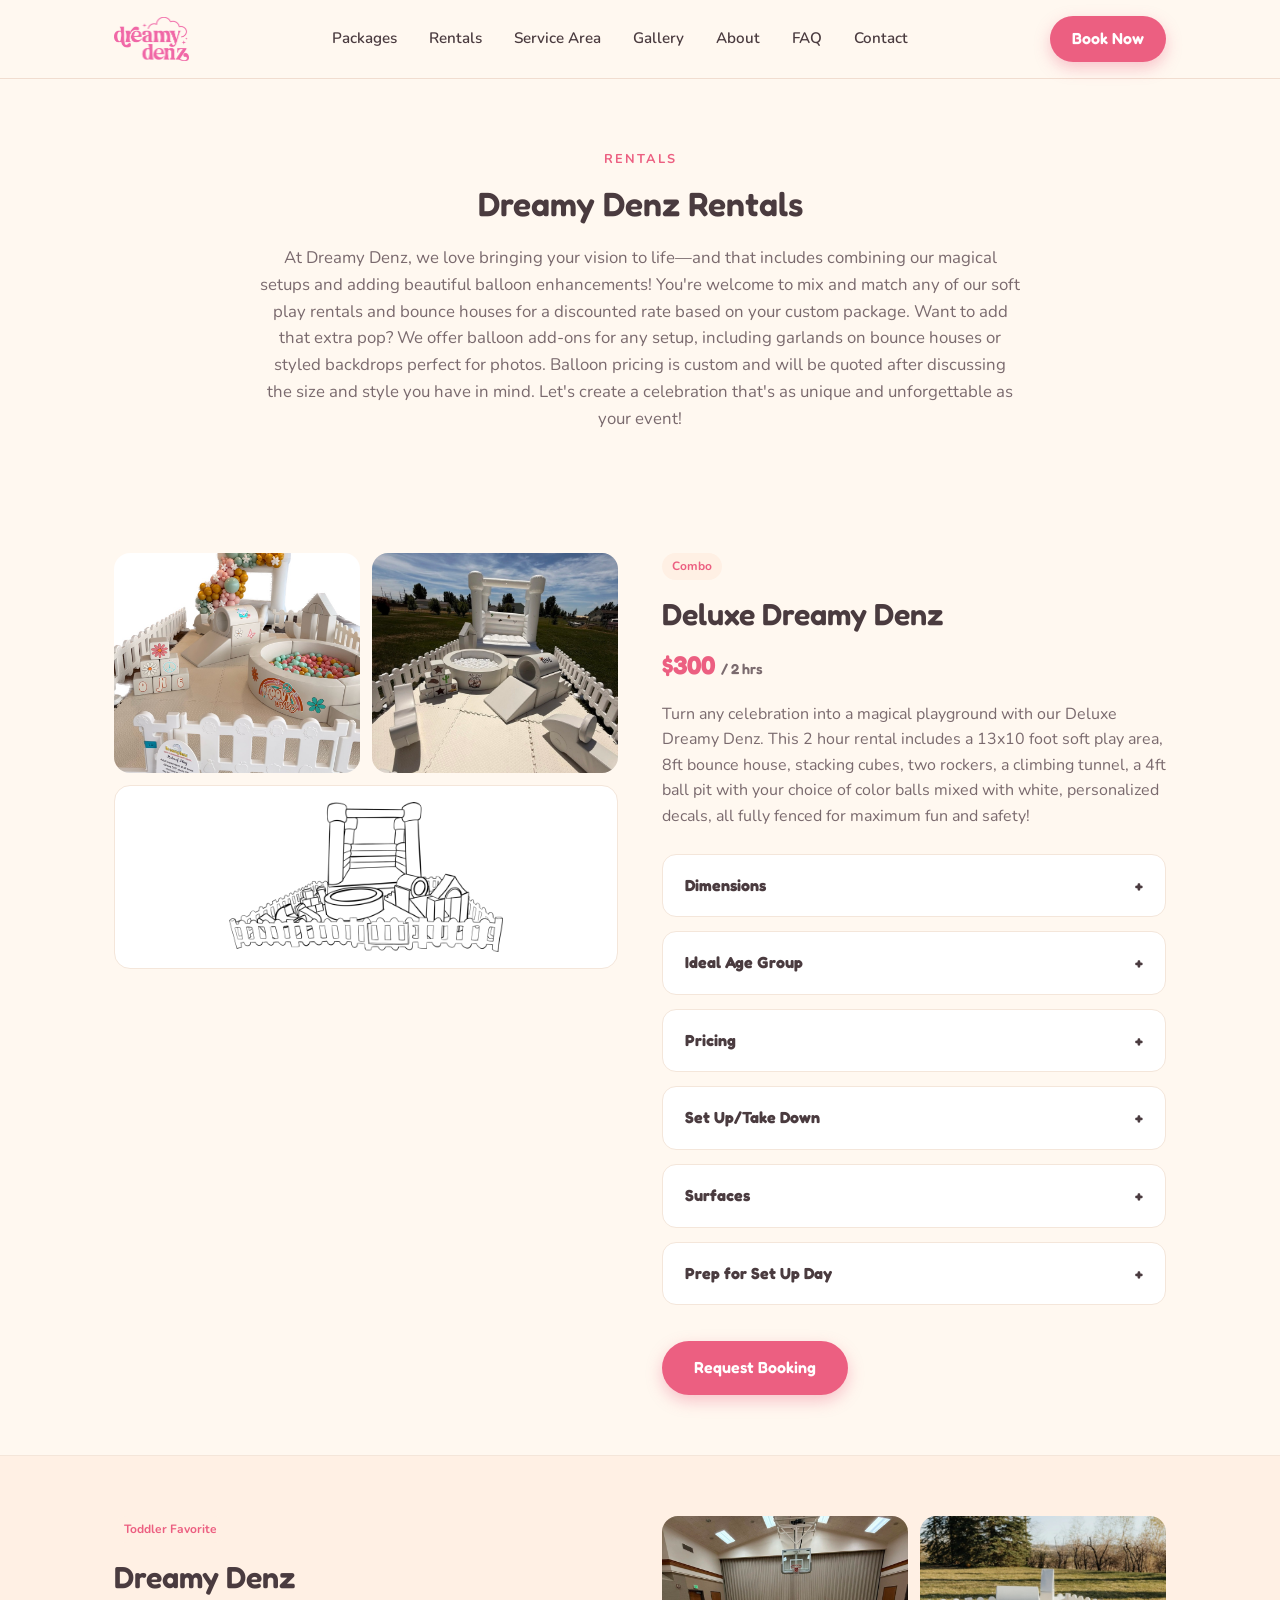
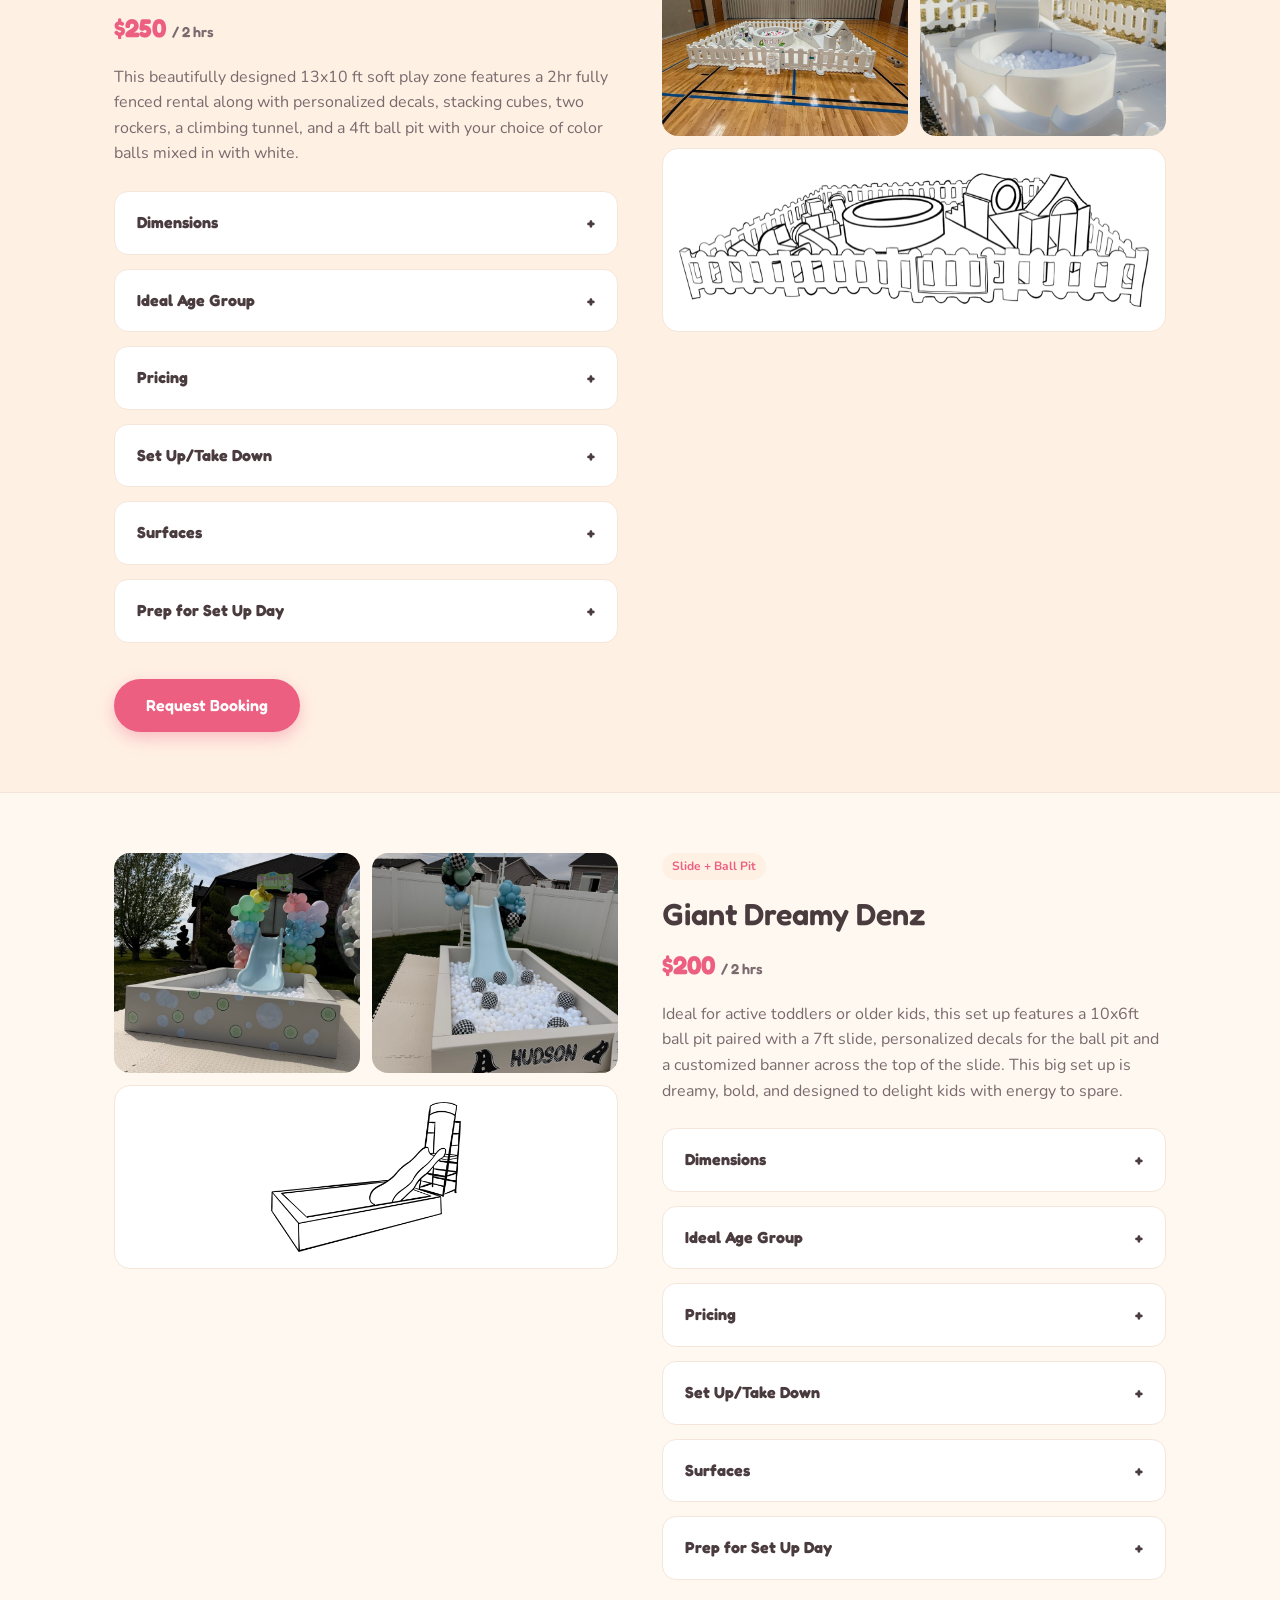
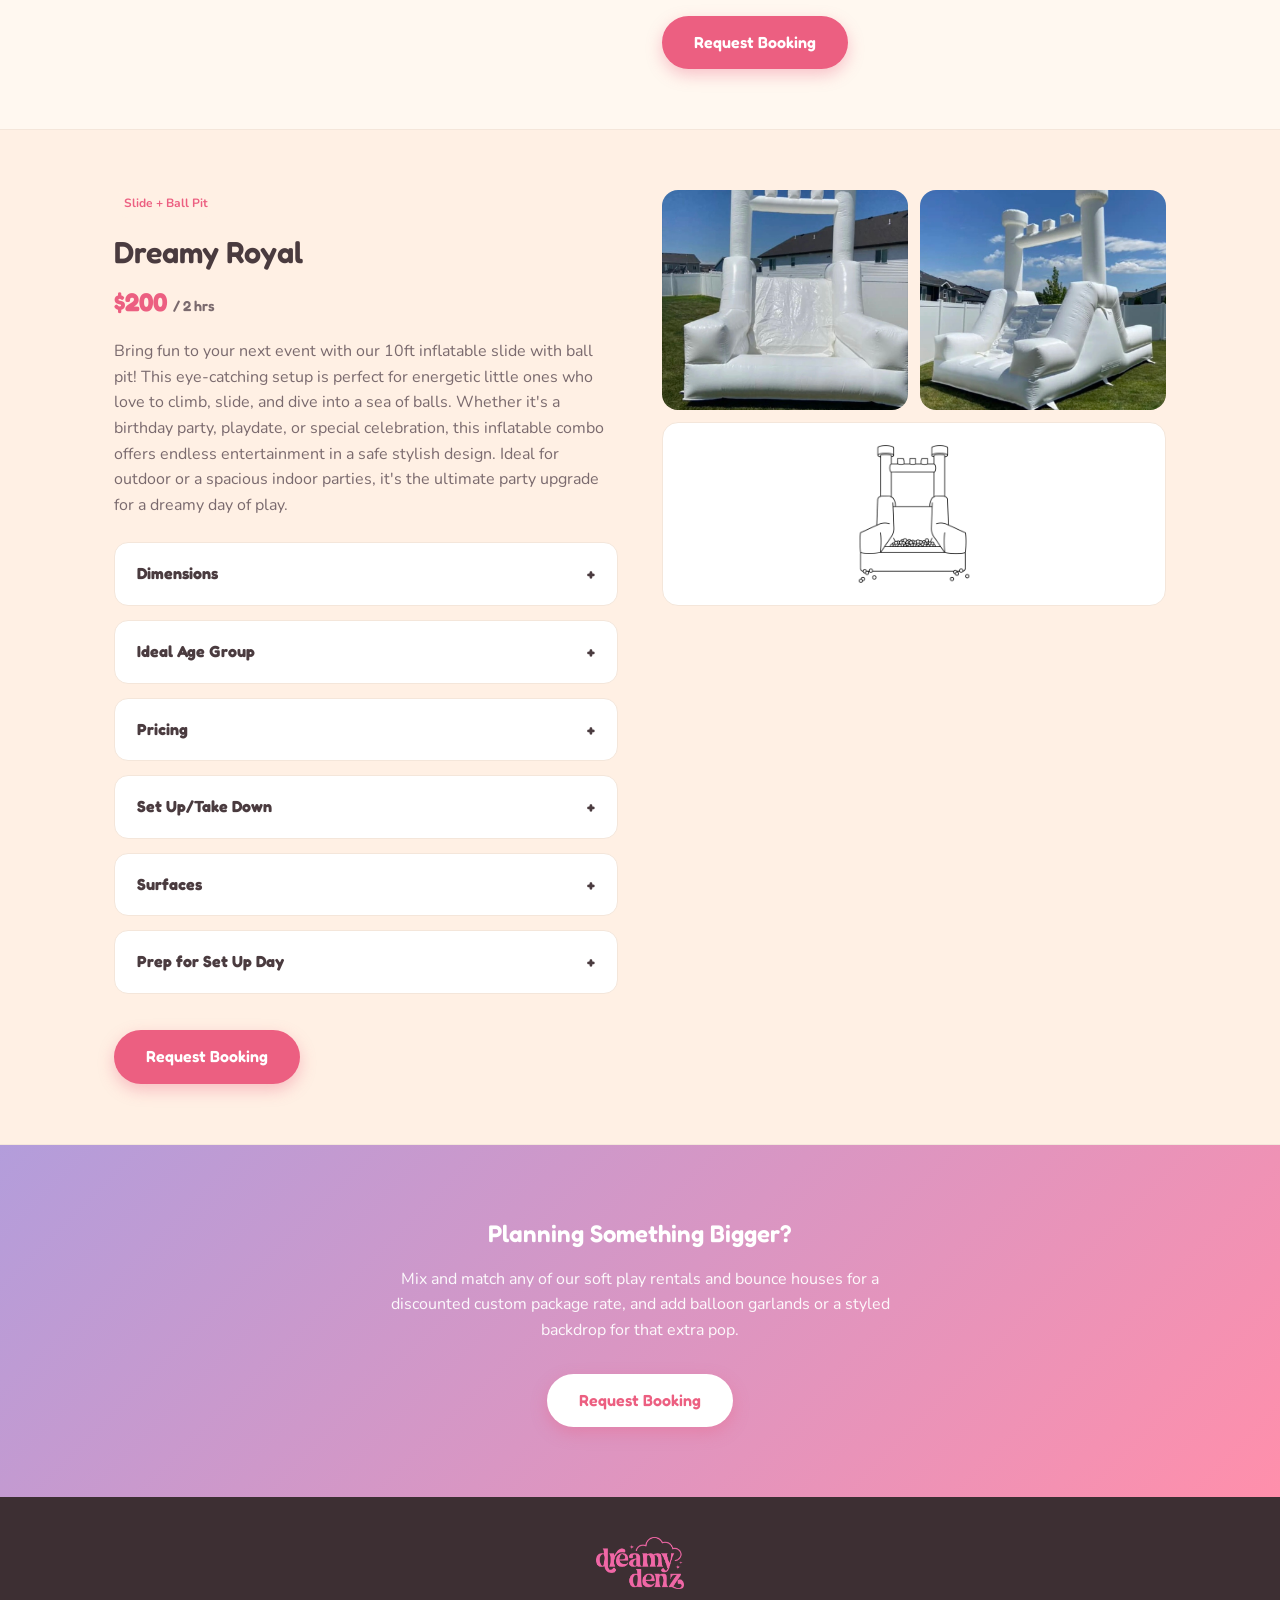
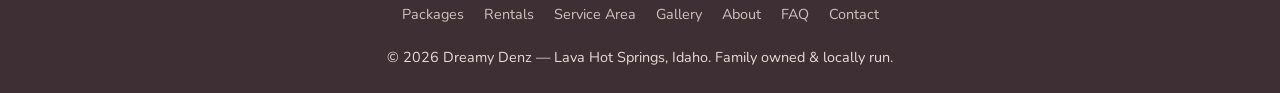
==== rentals.html @ 051d986e "Add detailed Rentals page and real logo, matching dreamydenz.org Pulls content, specs, and photos fr" ====
<!DOCTYPE html>
<html lang="en">
<head>
<meta charset="UTF-8">
<meta name="viewport" content="width=device-width, initial-scale=1.0">
<title>Rentals | Dreamy Denz</title>
<meta name="description" content="Full details on Dreamy Denz's soft play, bounce house, and slide rentals in Lava Hot Springs, ID — dimensions, pricing, setup requirements, and more.">
<link rel="preconnect" href="https://fonts.googleapis.com">
<link href="https://fonts.googleapis.com/css2?family=Fredoka:wght@500;600;700&family=Nunito:wght@400;600;700&display=swap" rel="stylesheet">
<link rel="stylesheet" href="css/style.css">
</head>
<body>

<header>
  <nav>
    <a href="index.html#top" class="logo"><img src="images/logo.png" alt="Dreamy Denz"></a>
    <div class="nav-links">
      <a href="index.html#packages">Packages</a>
      <a href="rentals.html">Rentals</a>
      <a href="index.html#area">Service Area</a>
      <a href="index.html#gallery">Gallery</a>
      <a href="index.html#about">About</a>
      <a href="index.html#faq">FAQ</a>
      <a href="index.html#contact">Contact</a>
    </div>
    <a href="index.html#contact" class="btn nav-cta" style="padding:10px 22px;">Book Now</a>
    <button class="burger" aria-label="Toggle menu">☰</button>
  </nav>
  <div class="mobile-menu" id="mmenu">
    <a href="index.html#packages">Packages</a>
    <a href="rentals.html">Rentals</a>
    <a href="index.html#area">Service Area</a>
    <a href="index.html#gallery">Gallery</a>
    <a href="index.html#about">About</a>
    <a href="index.html#faq">FAQ</a>
    <a href="index.html#contact">Contact &amp; Booking</a>
  </div>
</header>

<section class="rentals-hero">
  <div class="container">
    <p class="section-label center">Rentals</p>
    <h1 class="section-title center">Dreamy Denz Rentals</h1>
    <p class="section-sub center" style="max-width:760px;">At Dreamy Denz, we love bringing your vision to life—and that includes combining our magical setups and adding beautiful balloon enhancements! You're welcome to mix and match any of our soft play rentals and bounce houses for a discounted rate based on your custom package. Want to add that extra pop? We offer balloon add-ons for any setup, including garlands on bounce houses or styled backdrops perfect for photos. Balloon pricing is custom and will be quoted after discussing the size and style you have in mind. Let's create a celebration that's as unique and unforgettable as your event!</p>
  </div>
</section>

<section class="rental-item" id="deluxe">
  <div class="container rental-wrap">
    <div class="rental-gallery">
      <img src="images/rentals/deluxe-1.jpg" alt="Deluxe Dreamy Denz indoor soft play and bounce house combo" loading="lazy">
      <img src="images/rentals/deluxe-2.jpg" alt="Deluxe Dreamy Denz outdoor rodeo-themed bounce house, soft play, and ball pit" loading="lazy">
      <div class="diagram"><img src="images/rentals/deluxe-diagram.png" alt="Deluxe Dreamy Denz layout diagram" loading="lazy"></div>
    </div>
    <div class="rental-info">
      <span class="tag">Combo</span>
      <h2>Deluxe Dreamy Denz</h2>
      <p class="price">$300 <span>/ 2 hrs</span></p>
      <p class="desc">Turn any celebration into a magical playground with our Deluxe Dreamy Denz. This 2 hour rental includes a 13x10 foot soft play area, 8ft bounce house, stacking cubes, two rockers, a climbing tunnel, a 4ft ball pit with your choice of color balls mixed with white, personalized decals, all fully fenced for maximum fun and safety!</p>

      <div class="faq-item">
        <div class="faq-q">Dimensions <span class="faq-icon">+</span></div>
        <div class="faq-a">Soft play is 13x10ft, the bounce house is a separate 8x10 feet which can be separated or together in either side of the soft play area.</div>
      </div>
      <div class="faq-item">
        <div class="faq-q">Ideal Age Group <span class="faq-icon">+</span></div>
        <div class="faq-a">Ages 0-5</div>
      </div>
      <div class="faq-item">
        <div class="faq-q">Pricing <span class="faq-icon">+</span></div>
        <div class="faq-a">$300 for 2 Hour Rental</div>
      </div>
      <div class="faq-item">
        <div class="faq-q">Set Up/Take Down <span class="faq-icon">+</span></div>
        <div class="faq-a">Requires an hour for set up and thirty minutes for take down.</div>
      </div>
      <div class="faq-item">
        <div class="faq-q">Surfaces <span class="faq-icon">+</span></div>
        <div class="faq-a">We will need to know if the set up will be indoor/outdoor. If it will be on grass, concrete, carpet, etc. Unfortunately we cannot set up on gravel, dirt, rocks, or sand. This set up requires a flat, mostly level surface and a plug in outlet within 50-100ft.</div>
      </div>
      <div class="faq-item">
        <div class="faq-q">Prep for Set Up Day <span class="faq-icon">+</span></div>
        <div class="faq-a">To ensure a seamless set up process we kindly ask for you to clean any debris, furniture, toys, and pet waste. We also recommend shutting off sprinklers the night before if you have a sprinkler system as well as ensure a close spot for our trailer to where you want set up.</div>
      </div>

      <a href="index.html#contact" class="btn">Request Booking</a>
    </div>
  </div>
</section>

<section class="rental-item" id="dreamy-denz" style="background:var(--cream-2);">
  <div class="container rental-wrap reverse">
    <div class="rental-gallery">
      <img src="images/rentals/dreamy-denz-1.jpg" alt="Dreamy Denz indoor soft play set" loading="lazy">
      <img src="images/rentals/dreamy-denz-2.jpg" alt="Dreamy Denz outdoor soft play set" loading="lazy">
      <div class="diagram"><img src="images/rentals/dreamy-denz-diagram.png" alt="Dreamy Denz layout diagram" loading="lazy"></div>
    </div>
    <div class="rental-info">
      <span class="tag">Toddler Favorite</span>
      <h2>Dreamy Denz</h2>
      <p class="price">$250 <span>/ 2 hrs</span></p>
      <p class="desc">This beautifully designed 13x10 ft soft play zone features a 2hr fully fenced rental along with personalized decals, stacking cubes, two rockers, a climbing tunnel, and a 4ft ball pit with your choice of color balls mixed in with white.</p>

      <div class="faq-item">
        <div class="faq-q">Dimensions <span class="faq-icon">+</span></div>
        <div class="faq-a">13' x 10'</div>
      </div>
      <div class="faq-item">
        <div class="faq-q">Ideal Age Group <span class="faq-icon">+</span></div>
        <div class="faq-a">Ages 0-5</div>
      </div>
      <div class="faq-item">
        <div class="faq-q">Pricing <span class="faq-icon">+</span></div>
        <div class="faq-a">$250 for 2 Hour Rental</div>
      </div>
      <div class="faq-item">
        <div class="faq-q">Set Up/Take Down <span class="faq-icon">+</span></div>
        <div class="faq-a">Requires an hour for set up and thirty minutes for take down.</div>
      </div>
      <div class="faq-item">
        <div class="faq-q">Surfaces <span class="faq-icon">+</span></div>
        <div class="faq-a">We will need to know if the set up will be indoor/outdoor. If it will be on grass, concrete, carpet, etc. Unfortunately we cannot set up on gravel, dirt, rocks, or sand. This set up requires a flat, mostly level surface.</div>
      </div>
      <div class="faq-item">
        <div class="faq-q">Prep for Set Up Day <span class="faq-icon">+</span></div>
        <div class="faq-a">To ensure a seamless set up process we kindly ask for you to clean any debris, furniture, toys, and pet waste. We also recommend shutting off sprinklers the night before if you have a sprinkler system.</div>
      </div>

      <a href="index.html#contact" class="btn">Request Booking</a>
    </div>
  </div>
</section>

<section class="rental-item" id="giant">
  <div class="container rental-wrap">
    <div class="rental-gallery">
      <img src="images/gallery/bubble-bath-slide.jpg" alt="Giant Dreamy Denz bubble-themed ball pit and slide" loading="lazy">
      <img src="images/gallery/race-car-ball-pit.jpg" alt="Giant Dreamy Denz race car-themed ball pit and slide" loading="lazy">
      <div class="diagram"><img src="images/rentals/giant-diagram.png" alt="Giant Dreamy Denz layout diagram" loading="lazy"></div>
    </div>
    <div class="rental-info">
      <span class="tag">Slide + Ball Pit</span>
      <h2>Giant Dreamy Denz</h2>
      <p class="price">$200 <span>/ 2 hrs</span></p>
      <p class="desc">Ideal for active toddlers or older kids, this set up features a 10x6ft ball pit paired with a 7ft slide, personalized decals for the ball pit and a customized banner across the top of the slide. This big set up is dreamy, bold, and designed to delight kids with energy to spare.</p>

      <div class="faq-item">
        <div class="faq-q">Dimensions <span class="faq-icon">+</span></div>
        <div class="faq-a">15' x 9', slide is 12ft tall</div>
      </div>
      <div class="faq-item">
        <div class="faq-q">Ideal Age Group <span class="faq-icon">+</span></div>
        <div class="faq-a">Ages 2+</div>
      </div>
      <div class="faq-item">
        <div class="faq-q">Pricing <span class="faq-icon">+</span></div>
        <div class="faq-a">$200 for 2 Hour Rental</div>
      </div>
      <div class="faq-item">
        <div class="faq-q">Set Up/Take Down <span class="faq-icon">+</span></div>
        <div class="faq-a">Requires an hour for set up and thirty minutes for take down.</div>
      </div>
      <div class="faq-item">
        <div class="faq-q">Surfaces <span class="faq-icon">+</span></div>
        <div class="faq-a">We will need to know if the set up will be indoor/outdoor. If it will be on grass, concrete, carpet, etc. Unfortunately we cannot set up on gravel, dirt, rocks, or sand. This set up requires a flat, mostly level surface.</div>
      </div>
      <div class="faq-item">
        <div class="faq-q">Prep for Set Up Day <span class="faq-icon">+</span></div>
        <div class="faq-a">To ensure a seamless set up process we kindly ask for you to clean any debris, furniture, toys, and pet waste. We also recommend shutting off sprinklers the night before if you have a sprinkler system as well as ensure a close spot for our trailer to where you want set up.</div>
      </div>

      <a href="index.html#contact" class="btn">Request Booking</a>
    </div>
  </div>
</section>

<section class="rental-item" id="royal" style="background:var(--cream-2);">
  <div class="container rental-wrap reverse">
    <div class="rental-gallery">
      <img src="images/rentals/royal-1.jpg" alt="Dreamy Royal inflatable slide and ball pit" loading="lazy">
      <img src="images/rentals/royal-2.jpg" alt="Dreamy Royal inflatable slide and ball pit, angled view" loading="lazy">
      <div class="diagram"><img src="images/rentals/royal-diagram.png" alt="Dreamy Royal layout diagram" loading="lazy"></div>
    </div>
    <div class="rental-info">
      <span class="tag">Slide + Ball Pit</span>
      <h2>Dreamy Royal</h2>
      <p class="price">$200 <span>/ 2 hrs</span></p>
      <p class="desc">Bring fun to your next event with our 10ft inflatable slide with ball pit! This eye-catching setup is perfect for energetic little ones who love to climb, slide, and dive into a sea of balls. Whether it's a birthday party, playdate, or special celebration, this inflatable combo offers endless entertainment in a safe stylish design. Ideal for outdoor or a spacious indoor parties, it's the ultimate party upgrade for a dreamy day of play.</p>

      <div class="faq-item">
        <div class="faq-q">Dimensions <span class="faq-icon">+</span></div>
        <div class="faq-a">12ft long x 10ft tall x 10ft wide</div>
      </div>
      <div class="faq-item">
        <div class="faq-q">Ideal Age Group <span class="faq-icon">+</span></div>
        <div class="faq-a">Ages 3+</div>
      </div>
      <div class="faq-item">
        <div class="faq-q">Pricing <span class="faq-icon">+</span></div>
        <div class="faq-a">$200 for 2 Hour Rental</div>
      </div>
      <div class="faq-item">
        <div class="faq-q">Set Up/Take Down <span class="faq-icon">+</span></div>
        <div class="faq-a">Requires half an hour for set up and take down.</div>
      </div>
      <div class="faq-item">
        <div class="faq-q">Surfaces <span class="faq-icon">+</span></div>
        <div class="faq-a">We will need to know if the set up will be indoor/outdoor. If it will be on grass, concrete, carpet, etc. Unfortunately we cannot set up on gravel, dirt, rocks, or sand. This set up requires a flat, mostly level surface and a plug in outlet within 50-100ft.</div>
      </div>
      <div class="faq-item">
        <div class="faq-q">Prep for Set Up Day <span class="faq-icon">+</span></div>
        <div class="faq-a">To ensure a seamless set up process we kindly ask for you to clean any debris, furniture, toys, and pet waste. We also recommend shutting off sprinklers the night before if you have a sprinkler system as well as ensure a close spot for our trailer to where you want set up.</div>
      </div>

      <a href="index.html#contact" class="btn">Request Booking</a>
    </div>
  </div>
</section>

<section class="cta-band" id="contact">
  <div class="container">
    <h2>Planning Something Bigger?</h2>
    <p>Mix and match any of our soft play rentals and bounce houses for a discounted custom package rate, and add balloon garlands or a styled backdrop for that extra pop.</p>
    <a href="index.html#contact" class="btn" style="background:#fff;color:var(--pink-dark);">Request Booking</a>
  </div>
</section>

<footer>
  <div class="container">
    <img class="footer-logo" src="images/logo.png" alt="Dreamy Denz">
    <div class="footer-links">
      <a href="index.html#packages">Packages</a>
      <a href="rentals.html">Rentals</a>
      <a href="index.html#area">Service Area</a>
      <a href="index.html#gallery">Gallery</a>
      <a href="index.html#about">About</a>
      <a href="index.html#faq">FAQ</a>
      <a href="index.html#contact">Contact</a>
    </div>
    <p>&copy; 2026 Dreamy Denz — Lava Hot Springs, Idaho. Family owned &amp; locally run.</p>
  </div>
</footer>

<script src="js/main.js"></script>
</body>
</html>
---- css/style.css ----
:root{
  --pink:#ff8fab;
  --pink-dark:#ec5f81;
  --lavender:#b39ddb;
  --sky:#8ecae6;
  --cream:#fff8f0;
  --cream-2:#fff0e4;
  --text:#4a3b3f;
  --text-light:#7a6a6e;
}
*{box-sizing:border-box;margin:0;padding:0;}
body{
  font-family:'Nunito',sans-serif;
  color:var(--text);
  background:var(--cream);
  line-height:1.6;
}
h1,h2,h3,h4{font-family:'Fredoka',sans-serif;font-weight:600;}
a{text-decoration:none;color:inherit;}
img{max-width:100%;display:block;}
.container{max-width:1100px;margin:0 auto;padding:0 24px;}
.btn{
  display:inline-block;
  background:var(--pink-dark);
  color:#fff;
  padding:14px 32px;
  border-radius:50px;
  font-family:'Fredoka',sans-serif;
  font-weight:600;
  font-size:1rem;
  transition:transform .15s ease, box-shadow .15s ease;
  box-shadow:0 6px 16px rgba(236,95,129,.35);
}
.btn:hover{transform:translateY(-2px);}
.btn-outline{
  background:transparent;
  border:2px solid #fff;
  color:#fff;
  box-shadow:none;
}
.section-label{
  text-transform:uppercase;
  letter-spacing:2px;
  font-size:.8rem;
  font-weight:700;
  color:var(--pink-dark);
  margin-bottom:8px;
}
.section-title{font-size:2.1rem;margin-bottom:14px;}
.section-sub{color:var(--text-light);max-width:620px;margin-bottom:40px;font-size:1.05rem;}
.center{text-align:center;margin-left:auto;margin-right:auto;}

/* HEADER */
header{
  position:sticky;top:0;z-index:50;
  background:rgba(255,248,240,.92);
  backdrop-filter:blur(6px);
  border-bottom:1px solid #f1ddd0;
}
nav{
  display:flex;align-items:center;justify-content:space-between;
  padding:16px 24px;max-width:1100px;margin:0 auto;
}
.logo{
  font-family:'Fredoka',sans-serif;font-size:1.5rem;font-weight:700;
  color:var(--pink-dark);display:flex;align-items:center;gap:8px;
}
.logo img{height:44px;width:auto;display:block;}
.nav-links{display:none;gap:28px;font-weight:600;font-size:.95rem;}
.nav-links a{padding:6px 2px;border-bottom:2px solid transparent;transition:border-color .15s;}
.nav-links a:hover{border-color:var(--pink-dark);}
@media(min-width:820px){.nav-links{display:flex;}}
.nav-cta{display:none;}
@media(min-width:820px){.nav-cta{display:inline-block;}}
.burger{display:block;font-size:1.6rem;background:none;border:none;cursor:pointer;color:var(--pink-dark);}
@media(min-width:820px){.burger{display:none;}}
.mobile-menu{
  display:none;flex-direction:column;gap:2px;
  background:var(--cream);border-top:1px solid #f1ddd0;
}
.mobile-menu.open{display:flex;}
.mobile-menu a{padding:14px 24px;font-weight:600;border-bottom:1px solid #f1ddd0;}

/* HERO */
.hero{
  background:
    linear-gradient(135deg,rgba(255,143,171,.85) 0%,rgba(179,157,219,.85) 55%,rgba(142,202,230,.85) 100%),
    url('../images/hero.jpg') center 30%/cover no-repeat;
  color:#fff;padding:90px 0 110px;text-align:center;position:relative;overflow:hidden;
}
.hero::after{
  content:"";position:absolute;bottom:-2px;left:0;right:0;height:60px;
  background:var(--cream);
  clip-path:polygon(0 100%,100% 100%,100% 0,0 100%);
}
.hero h1{font-size:2.8rem;margin-bottom:18px;text-shadow:0 3px 12px rgba(0,0,0,.12);}
.hero p{font-size:1.2rem;max-width:600px;margin:0 auto 32px;opacity:.96;}
.hero-btns{display:flex;gap:16px;justify-content:center;flex-wrap:wrap;}
@media(max-width:600px){.hero h1{font-size:2.1rem;}}

/* BADGES STRIP */
.badges{
  display:flex;flex-wrap:wrap;gap:20px;justify-content:center;
  padding:36px 24px 10px;font-weight:700;color:var(--text-light);font-size:.95rem;
}
.badges span{background:var(--cream-2);padding:10px 18px;border-radius:30px;}

section{padding:70px 0;}

/* PACKAGES */
.cards{display:grid;grid-template-columns:repeat(auto-fit,minmax(250px,1fr));gap:24px;}
.card{
  background:#fff;border-radius:20px;padding:30px 26px;
  box-shadow:0 10px 30px rgba(74,59,63,.08);
  border:1px solid #f4e6da;display:flex;flex-direction:column;
}
.card.featured{border:2px solid var(--pink-dark);position:relative;}
.card.featured::before{
  content:"MOST POPULAR";position:absolute;top:-13px;left:50%;transform:translateX(-50%);
  background:var(--pink-dark);color:#fff;font-size:.7rem;font-weight:700;
  padding:5px 14px;border-radius:20px;letter-spacing:1px;
}
.card-img{
  height:130px;border-radius:14px;margin-bottom:18px;
  display:flex;align-items:center;justify-content:center;font-size:2.4rem;
}
.c1{background:linear-gradient(135deg,#ffd6e0,#ff8fab);}
.c2{background:linear-gradient(135deg,#d6c7f0,#b39ddb);}
.c3{background:linear-gradient(135deg,#bfe3f7,#8ecae6);}
.c4{background:linear-gradient(135deg,#ffe3b3,#ffc266);}
.card h3{font-size:1.25rem;margin-bottom:4px;}
.card .price{
  font-family:'Fredoka',sans-serif;color:var(--pink-dark);font-size:1.6rem;font-weight:700;margin:8px 0 12px;
}
.card .price span{font-size:.9rem;color:var(--text-light);font-weight:600;}
.card p{color:var(--text-light);font-size:.95rem;flex-grow:1;}
.card .tag{
  display:inline-block;background:var(--cream-2);color:var(--pink-dark);
  font-size:.75rem;font-weight:700;padding:4px 10px;border-radius:20px;margin-bottom:10px;width:fit-content;
}

.addons{
  background:#fff;border-radius:20px;padding:34px;margin-top:40px;
  border:1px solid #f4e6da;display:grid;grid-template-columns:repeat(auto-fit,minmax(260px,1fr));gap:24px;
}
.addon h4{font-size:1.1rem;margin-bottom:6px;}
.addon .price{color:var(--pink-dark);font-weight:700;font-family:'Fredoka',sans-serif;margin-bottom:6px;}
.addon p{color:var(--text-light);font-size:.92rem;}

.custom-note{
  background:var(--cream-2);border-radius:20px;padding:30px;margin-top:30px;text-align:center;
}
.custom-note h3{margin-bottom:8px;}
.custom-note p{color:var(--text-light);margin-bottom:18px;}

/* SERVICE AREA */
.area-wrap{
  display:grid;grid-template-columns:1fr 1fr;gap:44px;align-items:center;
}
@media(max-width:760px){.area-wrap{grid-template-columns:1fr;}}
.area-map{
  background:linear-gradient(135deg,var(--sky),var(--lavender));
  border-radius:20px;height:280px;display:flex;align-items:center;justify-content:center;
  color:#fff;font-family:'Fredoka',sans-serif;font-size:1.1rem;text-align:center;padding:20px;
}
.area-list{list-style:none;}
.area-list li{
  padding:14px 0;border-bottom:1px solid #f1ddd0;display:flex;justify-content:space-between;gap:12px;
}
.area-list li strong{color:var(--pink-dark);}

/* GALLERY */
.gallery-grid{display:grid;grid-template-columns:repeat(auto-fit,minmax(220px,1fr));gap:16px;}
.gallery-item{
  height:220px;border-radius:16px;overflow:hidden;
}
.gallery-item img{width:100%;height:100%;object-fit:cover;display:block;transition:transform .25s ease;}
.gallery-item:hover img{transform:scale(1.05);}

/* ABOUT */
.about-wrap{
  display:grid;grid-template-columns:1fr 1fr;gap:44px;align-items:center;
}
@media(max-width:760px){.about-wrap{grid-template-columns:1fr;}}
.about-photo{
  border-radius:20px;height:300px;overflow:hidden;
}
.about-photo img{width:100%;height:100%;object-fit:cover;display:block;}

/* FAQ */
.faq-item{
  background:#fff;border:1px solid #f4e6da;border-radius:14px;margin-bottom:14px;overflow:hidden;
}
.faq-q{
  padding:18px 22px;font-weight:700;cursor:pointer;display:flex;justify-content:space-between;align-items:center;
  font-family:'Fredoka',sans-serif;
}
.faq-a{padding:0 22px;max-height:0;overflow:hidden;transition:max-height .25s ease, padding .25s ease;color:var(--text-light);}
.faq-item.open .faq-a{padding:0 22px 18px;max-height:300px;}
.faq-icon{transition:transform .2s;}
.faq-item.open .faq-icon{transform:rotate(45deg);}

/* RENTALS PAGE */
.rentals-hero{padding:70px 0 20px;}
.rental-item{padding:60px 0;border-bottom:1px solid #f4e6da;}
.rental-item:last-of-type{border-bottom:none;}
.rental-wrap{display:grid;grid-template-columns:1fr 1fr;gap:44px;align-items:start;}
@media(max-width:760px){.rental-wrap{grid-template-columns:1fr;}}
.rental-wrap.reverse .rental-gallery{order:2;}
.rental-wrap.reverse .rental-info{order:1;}
.rental-gallery{display:grid;grid-template-columns:1fr 1fr;gap:12px;}
.rental-gallery img{border-radius:16px;height:220px;object-fit:cover;width:100%;}
.rental-gallery .diagram{
  grid-column:span 2;background:#fff;border:1px solid #f4e6da;border-radius:16px;
  padding:16px;display:flex;align-items:center;justify-content:center;
}
.rental-gallery .diagram img{height:150px;width:auto;object-fit:contain;border-radius:0;}
.rental-info h2{font-size:1.9rem;margin-bottom:6px;}
.rental-info .tag{
  display:inline-block;background:var(--cream-2);color:var(--pink-dark);
  font-size:.75rem;font-weight:700;padding:4px 10px;border-radius:20px;margin-bottom:10px;
}
.rental-info .price{
  font-family:'Fredoka',sans-serif;color:var(--pink-dark);font-size:1.6rem;font-weight:700;margin:6px 0 16px;
}
.rental-info .price span{font-size:.9rem;color:var(--text-light);font-weight:600;}
.rental-info .desc{color:var(--text-light);margin-bottom:24px;}
.rental-info .btn{margin-top:22px;}

/* CONTACT / BOOK */
.cta-band{
  background:linear-gradient(135deg,var(--lavender),var(--pink));
  color:#fff;text-align:center;padding:70px 0;
}
.cta-band h2{margin-bottom:14px;}
.cta-band p{max-width:520px;margin:0 auto 30px;opacity:.95;}
.contact-grid{
  display:grid;grid-template-columns:repeat(auto-fit,minmax(220px,1fr));gap:24px;margin-top:36px;
}
.contact-card{
  background:rgba(255,255,255,.15);border-radius:16px;padding:24px;
  border:1px solid rgba(255,255,255,.3);
}
.contact-card h4{margin-bottom:6px;font-size:1rem;}
.contact-card p{opacity:.9;font-size:.95rem;}
.contact-card a{text-decoration:underline;text-underline-offset:3px;}

/* BOOKING FORM (Dubsado embed) */
.dubsado-embed{
  background:#fff;border-radius:20px;padding:16px;margin:0 auto;max-width:640px;
  box-shadow:0 10px 30px rgba(74,59,63,.12);
}
.dubsado-embed iframe{width:100%;border:none;border-radius:12px;display:block;}

footer{
  background:#3d2f33;color:#e8dcd8;padding:40px 0 24px;text-align:center;font-size:.9rem;
}
.footer-logo{height:52px;width:auto;margin:0 auto 14px;}
.footer-links{display:flex;gap:20px;justify-content:center;margin-bottom:20px;flex-wrap:wrap;}
.footer-links a{opacity:.85;}
.footer-links a:hover{opacity:1;}
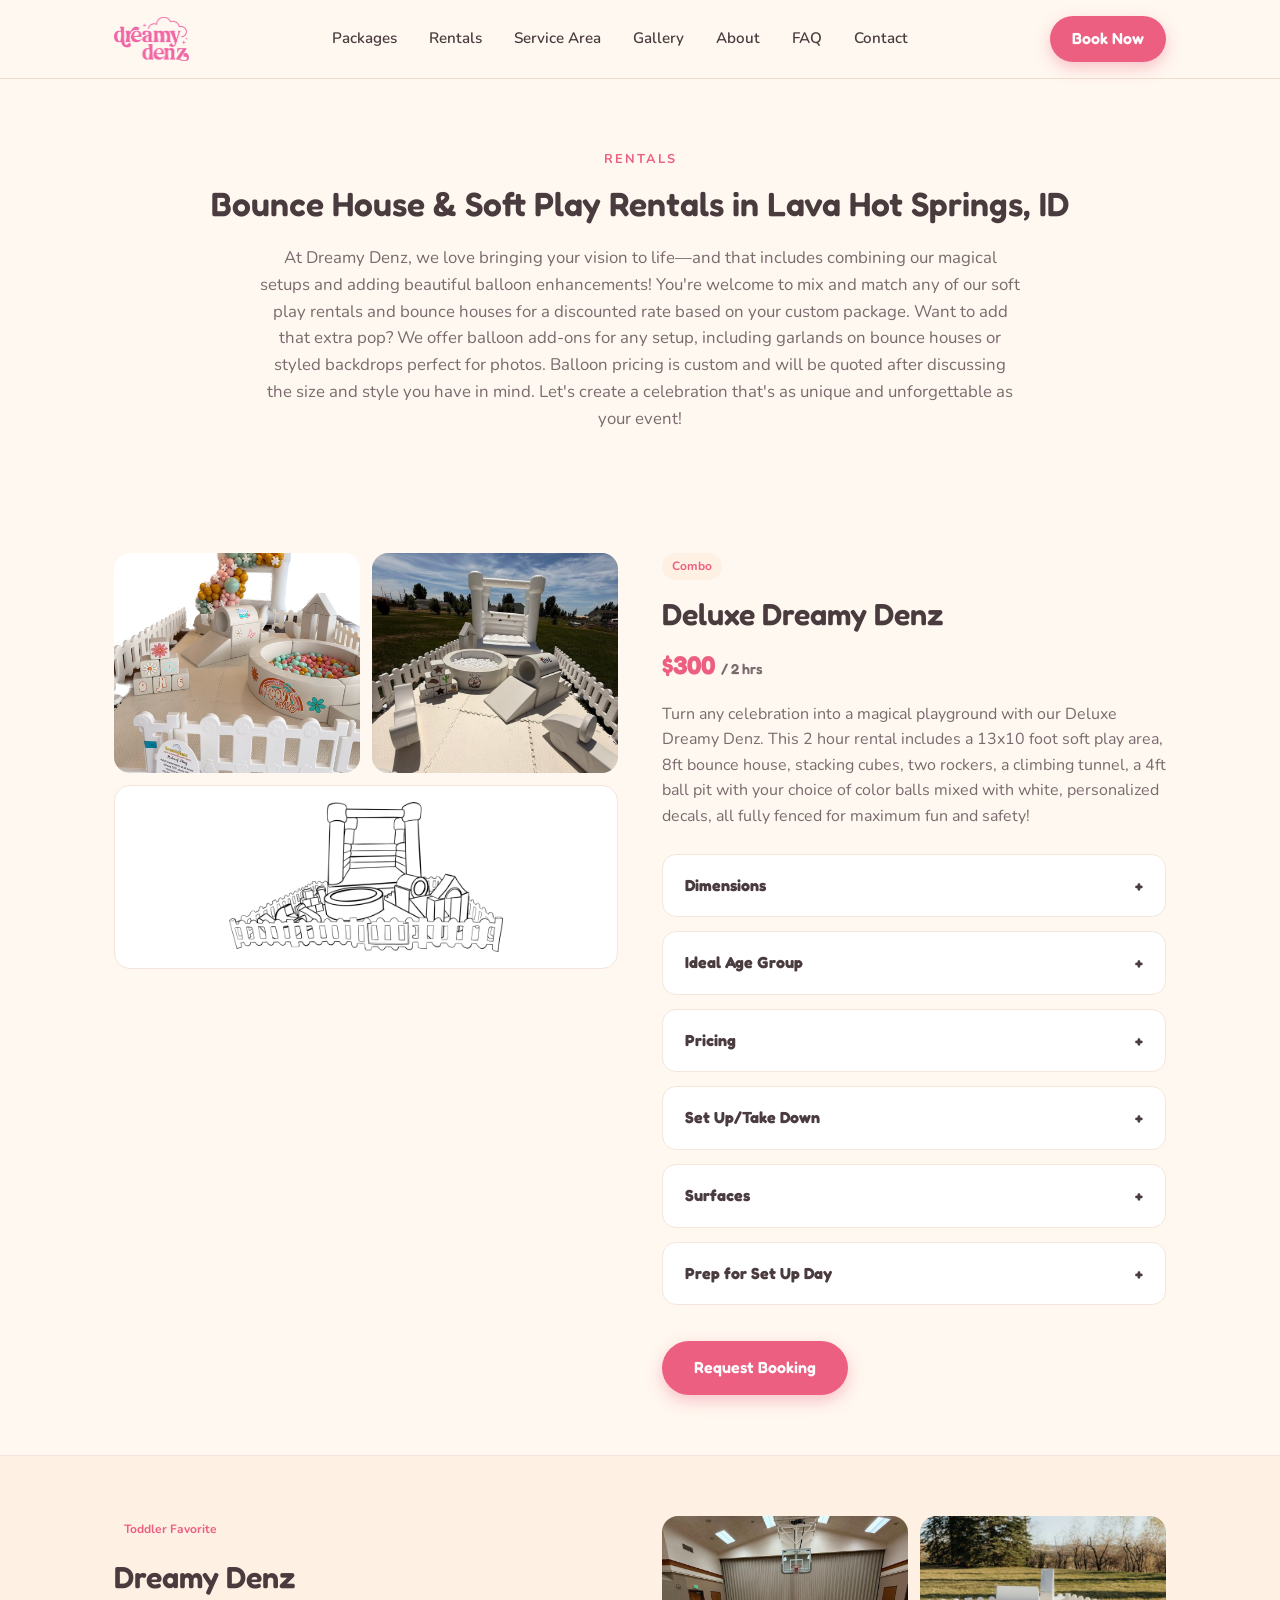
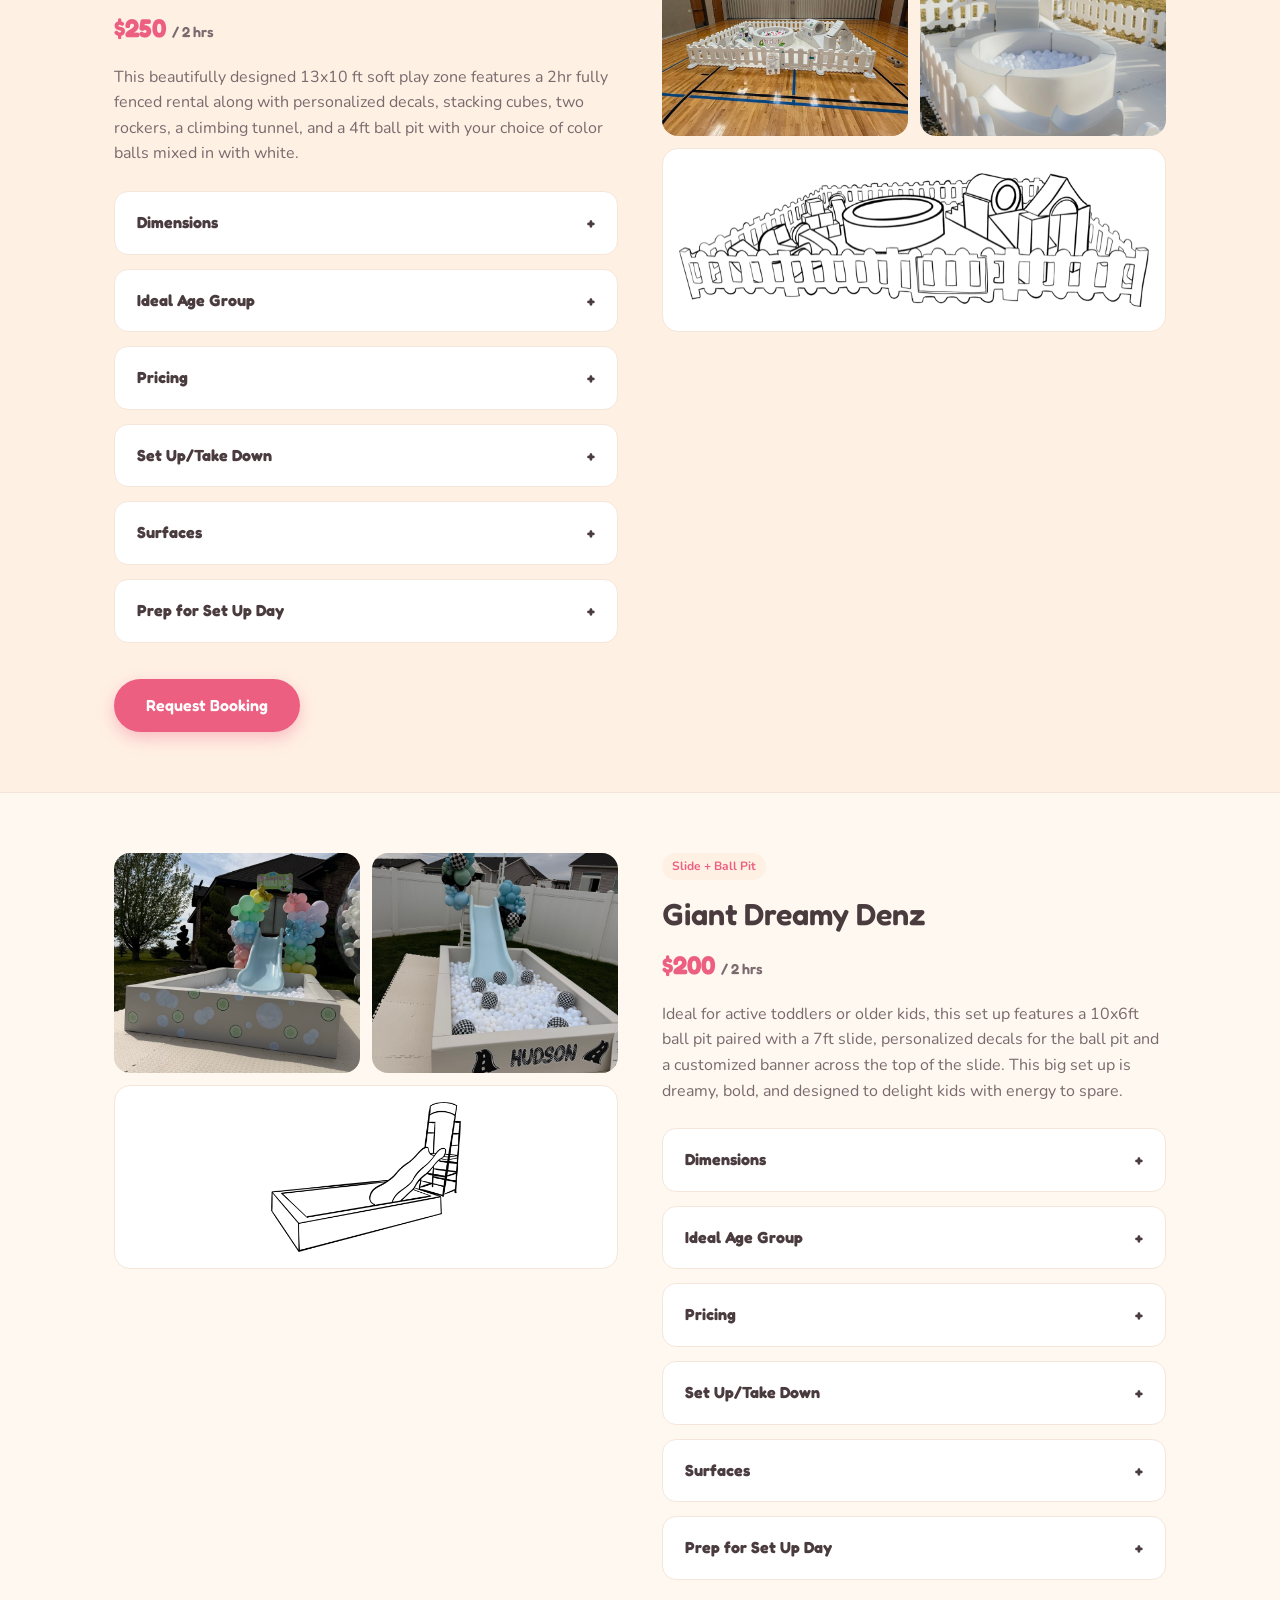
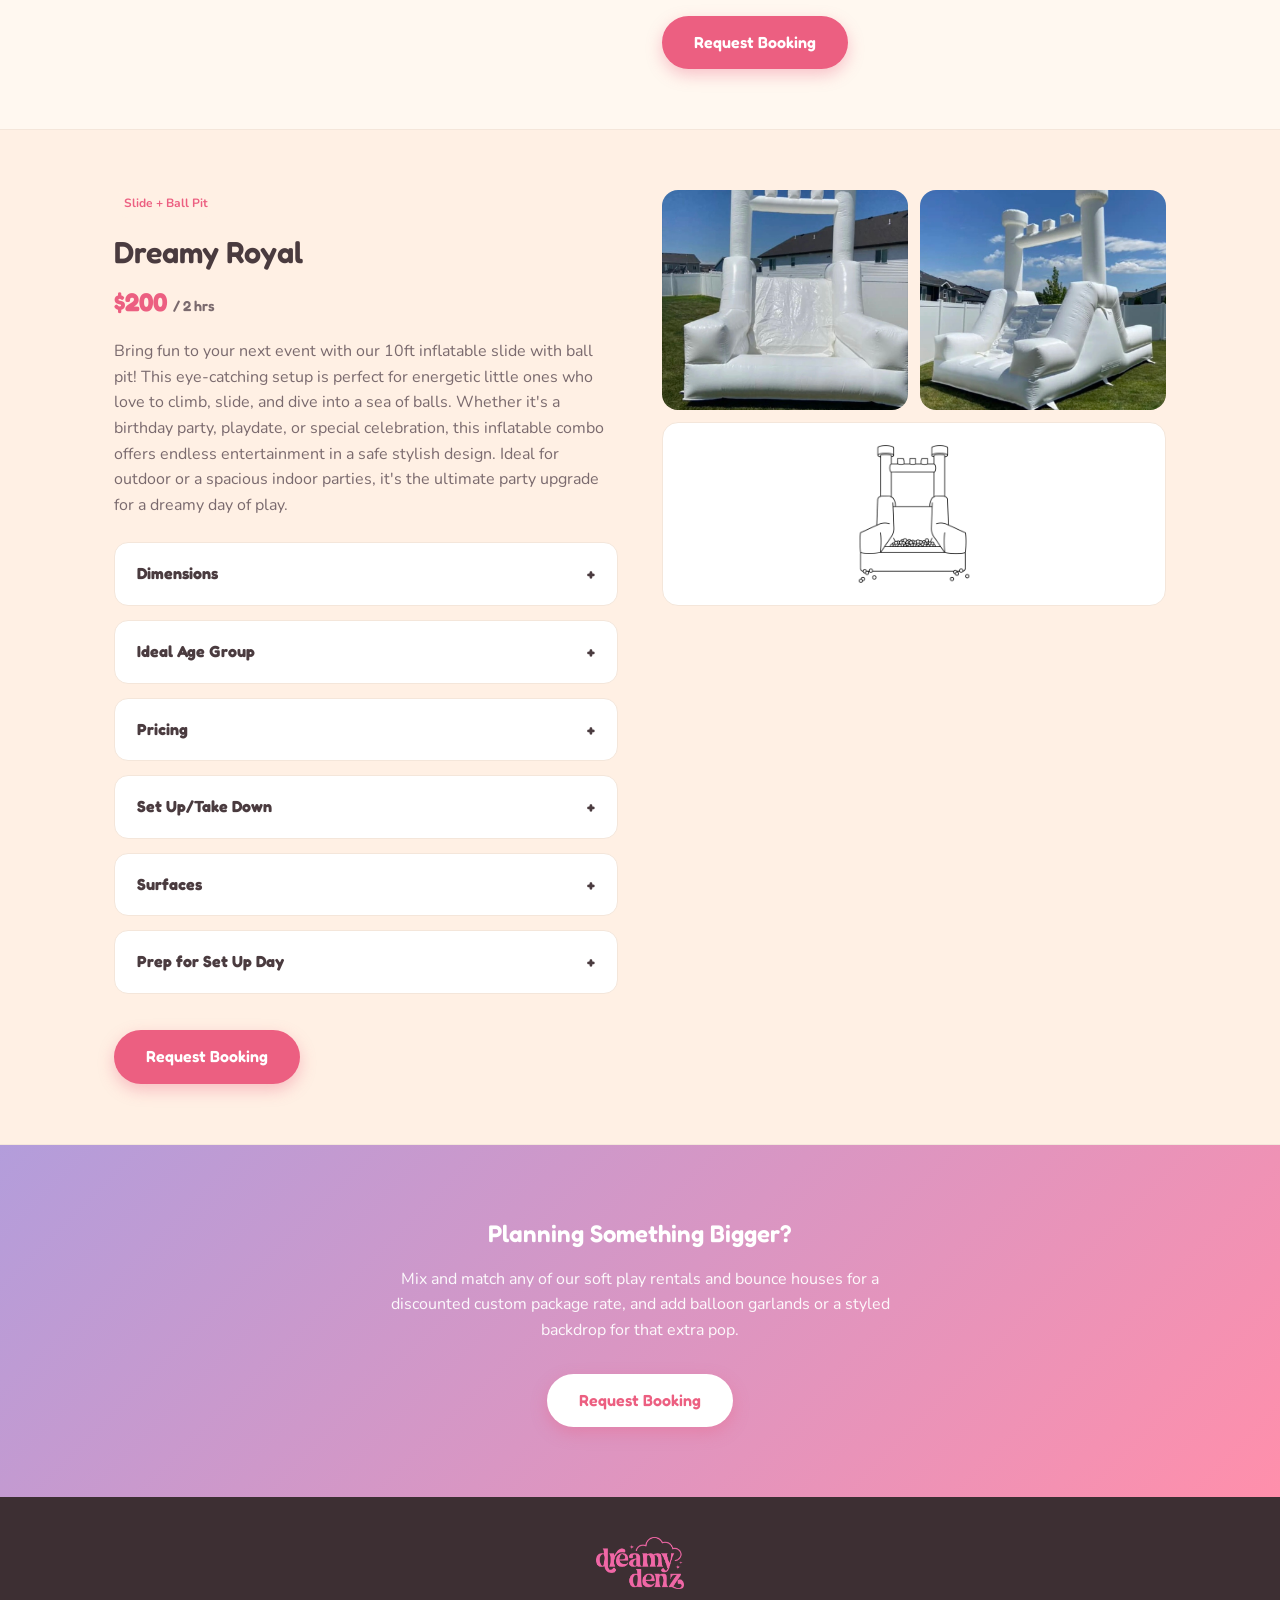
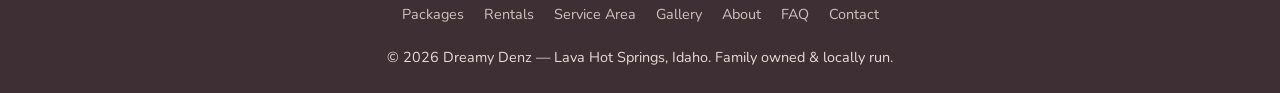
==== commit 0a629b62: "Add SEO fundamentals: structured data, social previews, sitemap Adds LocalBusiness/FAQPage JSON-LD, " ====
--- a/rentals.html
+++ b/rentals.html
@@ -3,8 +3,27 @@
 <head>
 <meta charset="UTF-8">
 <meta name="viewport" content="width=device-width, initial-scale=1.0">
-<title>Rentals | Dreamy Denz</title>
+<title>Bounce House &amp; Soft Play Rentals in Lava Hot Springs, ID | Dreamy Denz</title>
 <meta name="description" content="Full details on Dreamy Denz's soft play, bounce house, and slide rentals in Lava Hot Springs, ID — dimensions, pricing, setup requirements, and more.">
+<link rel="canonical" href="https://www.dreamydenz.org/rentals.html">
+
+<link rel="icon" type="image/png" sizes="32x32" href="images/icons/favicon-32.png">
+<link rel="icon" type="image/png" sizes="192x192" href="images/icons/icon-192.png">
+<link rel="apple-touch-icon" href="images/icons/apple-touch-icon.png">
+
+<meta property="og:type" content="website">
+<meta property="og:site_name" content="Dreamy Denz">
+<meta property="og:title" content="Bounce House & Soft Play Rentals in Lava Hot Springs, ID | Dreamy Denz">
+<meta property="og:description" content="Full details on Dreamy Denz's soft play, bounce house, and slide rentals in Lava Hot Springs, ID — dimensions, pricing, setup requirements, and more.">
+<meta property="og:url" content="https://www.dreamydenz.org/rentals.html">
+<meta property="og:image" content="https://www.dreamydenz.org/images/og-image.jpg">
+<meta property="og:image:width" content="1200">
+<meta property="og:image:height" content="630">
+<meta name="twitter:card" content="summary_large_image">
+<meta name="twitter:title" content="Bounce House & Soft Play Rentals in Lava Hot Springs, ID | Dreamy Denz">
+<meta name="twitter:description" content="Full details on Dreamy Denz's soft play, bounce house, and slide rentals in Lava Hot Springs, ID — dimensions, pricing, setup requirements, and more.">
+<meta name="twitter:image" content="https://www.dreamydenz.org/images/og-image.jpg">
+
 <link rel="preconnect" href="https://fonts.googleapis.com">
 <link href="https://fonts.googleapis.com/css2?family=Fredoka:wght@500;600;700&family=Nunito:wght@400;600;700&display=swap" rel="stylesheet">
 <link rel="stylesheet" href="css/style.css">
@@ -13,7 +32,7 @@
 
 <header>
   <nav>
-    <a href="index.html#top" class="logo"><img src="images/logo.png" alt="Dreamy Denz"></a>
+    <a href="index.html#top" class="logo"><img src="images/logo.png" alt="Dreamy Denz" width="1201" height="703"></a>
     <div class="nav-links">
       <a href="index.html#packages">Packages</a>
       <a href="rentals.html">Rentals</a>
@@ -40,7 +59,7 @@
 <section class="rentals-hero">
   <div class="container">
     <p class="section-label center">Rentals</p>
-    <h1 class="section-title center">Dreamy Denz Rentals</h1>
+    <h1 class="section-title center">Bounce House &amp; Soft Play Rentals in Lava Hot Springs, ID</h1>
     <p class="section-sub center" style="max-width:760px;">At Dreamy Denz, we love bringing your vision to life—and that includes combining our magical setups and adding beautiful balloon enhancements! You're welcome to mix and match any of our soft play rentals and bounce houses for a discounted rate based on your custom package. Want to add that extra pop? We offer balloon add-ons for any setup, including garlands on bounce houses or styled backdrops perfect for photos. Balloon pricing is custom and will be quoted after discussing the size and style you have in mind. Let's create a celebration that's as unique and unforgettable as your event!</p>
   </div>
 </section>
@@ -48,9 +67,9 @@
 <section class="rental-item" id="deluxe">
   <div class="container rental-wrap">
     <div class="rental-gallery">
-      <img src="images/rentals/deluxe-1.jpg" alt="Deluxe Dreamy Denz indoor soft play and bounce house combo" loading="lazy">
-      <img src="images/rentals/deluxe-2.jpg" alt="Deluxe Dreamy Denz outdoor rodeo-themed bounce house, soft play, and ball pit" loading="lazy">
-      <div class="diagram"><img src="images/rentals/deluxe-diagram.png" alt="Deluxe Dreamy Denz layout diagram" loading="lazy"></div>
+      <img src="images/rentals/deluxe-1.jpg" alt="Deluxe Dreamy Denz indoor soft play and bounce house combo" loading="lazy" width="936" height="1000">
+      <img src="images/rentals/deluxe-2.jpg" alt="Deluxe Dreamy Denz outdoor rodeo-themed bounce house, soft play, and ball pit" loading="lazy" width="750" height="1000">
+      <div class="diagram"><img src="images/rentals/deluxe-diagram.png" alt="Deluxe Dreamy Denz layout diagram" loading="lazy" width="700" height="382"></div>
     </div>
     <div class="rental-info">
       <span class="tag">Combo</span>
@@ -72,7 +91,7 @@
       </div>
       <div class="faq-item">
         <div class="faq-q">Set Up/Take Down <span class="faq-icon">+</span></div>
-        <div class="faq-a">Requires an hour for set up and thirty minutes for take down.</div>
+        <div class="faq-a">Requires an hour and a half for set up and an hour for take down.</div>
       </div>
       <div class="faq-item">
         <div class="faq-q">Surfaces <span class="faq-icon">+</span></div>
@@ -91,9 +110,9 @@
 <section class="rental-item" id="dreamy-denz" style="background:var(--cream-2);">
   <div class="container rental-wrap reverse">
     <div class="rental-gallery">
-      <img src="images/rentals/dreamy-denz-1.jpg" alt="Dreamy Denz indoor soft play set" loading="lazy">
-      <img src="images/rentals/dreamy-denz-2.jpg" alt="Dreamy Denz outdoor soft play set" loading="lazy">
-      <div class="diagram"><img src="images/rentals/dreamy-denz-diagram.png" alt="Dreamy Denz layout diagram" loading="lazy"></div>
+      <img src="images/rentals/dreamy-denz-1.jpg" alt="Dreamy Denz indoor soft play set" loading="lazy" width="1000" height="750">
+      <img src="images/rentals/dreamy-denz-2.jpg" alt="Dreamy Denz outdoor soft play set" loading="lazy" width="666" height="1000">
+      <div class="diagram"><img src="images/rentals/dreamy-denz-diagram.png" alt="Dreamy Denz layout diagram" loading="lazy" width="700" height="200"></div>
     </div>
     <div class="rental-info">
       <span class="tag">Toddler Favorite</span>
@@ -115,7 +134,7 @@
       </div>
       <div class="faq-item">
         <div class="faq-q">Set Up/Take Down <span class="faq-icon">+</span></div>
-        <div class="faq-a">Requires an hour for set up and thirty minutes for take down.</div>
+        <div class="faq-a">Requires an hour and a half for set up and an hour for take down.</div>
       </div>
       <div class="faq-item">
         <div class="faq-q">Surfaces <span class="faq-icon">+</span></div>
@@ -134,9 +153,9 @@
 <section class="rental-item" id="giant">
   <div class="container rental-wrap">
     <div class="rental-gallery">
-      <img src="images/gallery/bubble-bath-slide.jpg" alt="Giant Dreamy Denz bubble-themed ball pit and slide" loading="lazy">
-      <img src="images/gallery/race-car-ball-pit.jpg" alt="Giant Dreamy Denz race car-themed ball pit and slide" loading="lazy">
-      <div class="diagram"><img src="images/rentals/giant-diagram.png" alt="Giant Dreamy Denz layout diagram" loading="lazy"></div>
+      <img src="images/gallery/bubble-bath-slide.jpg" alt="Giant Dreamy Denz bubble-themed ball pit and slide" loading="lazy" width="1000" height="750">
+      <img src="images/gallery/race-car-ball-pit.jpg" alt="Giant Dreamy Denz race car-themed ball pit and slide" loading="lazy" width="1000" height="750">
+      <div class="diagram"><img src="images/rentals/giant-diagram.png" alt="Giant Dreamy Denz layout diagram" loading="lazy" width="700" height="552"></div>
     </div>
     <div class="rental-info">
       <span class="tag">Slide + Ball Pit</span>
@@ -158,7 +177,7 @@
       </div>
       <div class="faq-item">
         <div class="faq-q">Set Up/Take Down <span class="faq-icon">+</span></div>
-        <div class="faq-a">Requires an hour for set up and thirty minutes for take down.</div>
+        <div class="faq-a">Requires an hour and a half for set up and an hour for take down.</div>
       </div>
       <div class="faq-item">
         <div class="faq-q">Surfaces <span class="faq-icon">+</span></div>
@@ -177,9 +196,9 @@
 <section class="rental-item" id="royal" style="background:var(--cream-2);">
   <div class="container rental-wrap reverse">
     <div class="rental-gallery">
-      <img src="images/rentals/royal-1.jpg" alt="Dreamy Royal inflatable slide and ball pit" loading="lazy">
-      <img src="images/rentals/royal-2.jpg" alt="Dreamy Royal inflatable slide and ball pit, angled view" loading="lazy">
-      <div class="diagram"><img src="images/rentals/royal-diagram.png" alt="Dreamy Royal layout diagram" loading="lazy"></div>
+      <img src="images/rentals/royal-1.jpg" alt="Dreamy Royal inflatable slide and ball pit" loading="lazy" width="791" height="1000">
+      <img src="images/rentals/royal-2.jpg" alt="Dreamy Royal inflatable slide and ball pit, angled view" loading="lazy" width="793" height="1000">
+      <div class="diagram"><img src="images/rentals/royal-diagram.png" alt="Dreamy Royal layout diagram" loading="lazy" width="700" height="700"></div>
     </div>
     <div class="rental-info">
       <span class="tag">Slide + Ball Pit</span>
@@ -201,7 +220,7 @@
       </div>
       <div class="faq-item">
         <div class="faq-q">Set Up/Take Down <span class="faq-icon">+</span></div>
-        <div class="faq-a">Requires half an hour for set up and take down.</div>
+        <div class="faq-a">Requires an hour for set up and take down.</div>
       </div>
       <div class="faq-item">
         <div class="faq-q">Surfaces <span class="faq-icon">+</span></div>
@@ -227,7 +246,7 @@
 
 <footer>
   <div class="container">
-    <img class="footer-logo" src="images/logo.png" alt="Dreamy Denz">
+    <img class="footer-logo" src="images/logo.png" alt="Dreamy Denz" width="1201" height="703">
     <div class="footer-links">
       <a href="index.html#packages">Packages</a>
       <a href="rentals.html">Rentals</a>
--- a/css/style.css
+++ b/css/style.css
@@ -110,24 +110,27 @@
 /* PACKAGES */
 .cards{display:grid;grid-template-columns:repeat(auto-fit,minmax(250px,1fr));gap:24px;}
 .card{
-  background:#fff;border-radius:20px;padding:30px 26px;
+  background:#fff;border-radius:20px;padding:30px 26px;position:relative;
   box-shadow:0 10px 30px rgba(74,59,63,.08);
   border:1px solid #f4e6da;display:flex;flex-direction:column;
 }
-.card.featured{border:2px solid var(--pink-dark);position:relative;}
+.card.featured{border:2px solid var(--pink-dark);}
 .card.featured::before{
   content:"MOST POPULAR";position:absolute;top:-13px;left:50%;transform:translateX(-50%);
   background:var(--pink-dark);color:#fff;font-size:.7rem;font-weight:700;
   padding:5px 14px;border-radius:20px;letter-spacing:1px;
 }
 .card-img{
-  height:130px;border-radius:14px;margin-bottom:18px;
+  height:130px;border-radius:14px;margin-bottom:18px;overflow:visible;
   display:flex;align-items:center;justify-content:center;font-size:2.4rem;
 }
+.card-img img{height:155px;width:auto;object-fit:contain;}
 .c1{background:linear-gradient(135deg,#ffd6e0,#ff8fab);}
 .c2{background:linear-gradient(135deg,#d6c7f0,#b39ddb);}
 .c3{background:linear-gradient(135deg,#bfe3f7,#8ecae6);}
 .c4{background:linear-gradient(135deg,#ffe3b3,#ffc266);}
+.card{transition:transform .15s ease, box-shadow .15s ease;}
+.card:hover{transform:translateY(-4px);box-shadow:0 14px 34px rgba(74,59,63,.14);}
 .card h3{font-size:1.25rem;margin-bottom:4px;}
 .card .price{
   font-family:'Fredoka',sans-serif;color:var(--pink-dark);font-size:1.6rem;font-weight:700;margin:8px 0 12px;
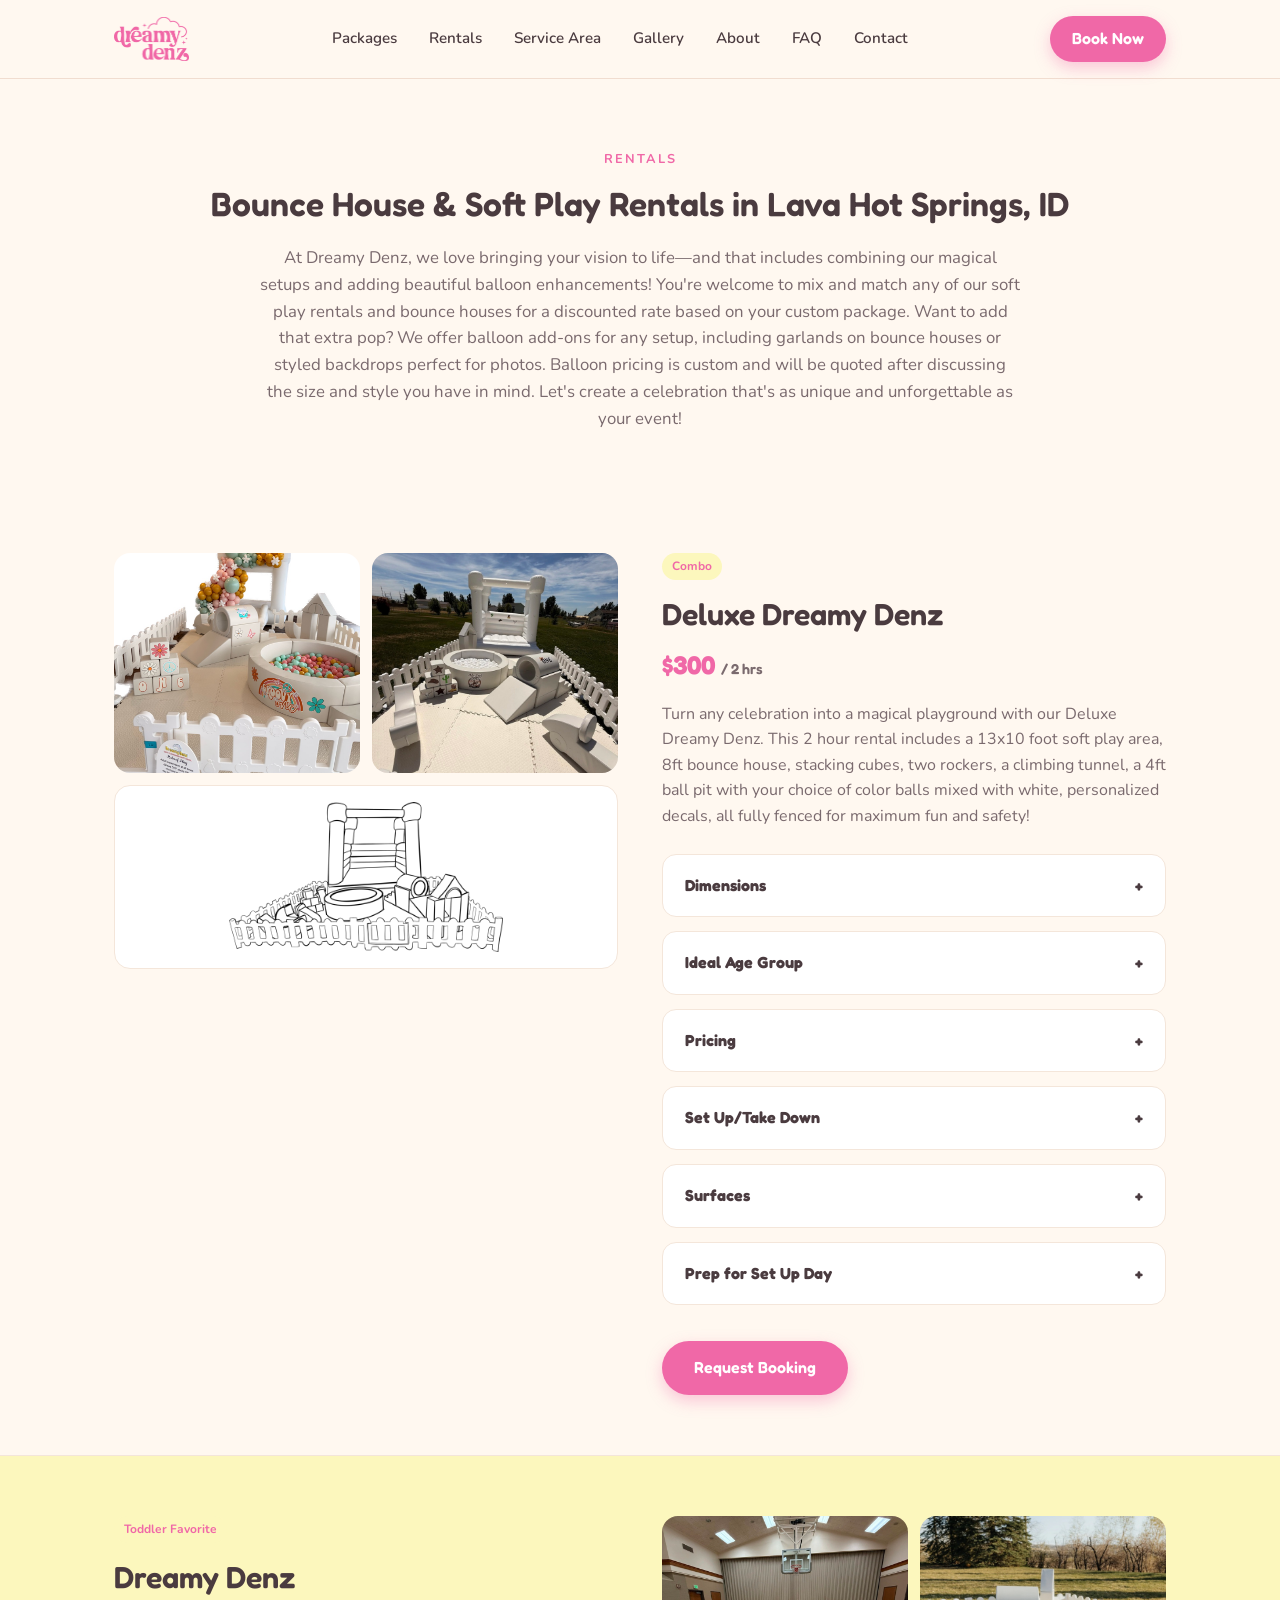
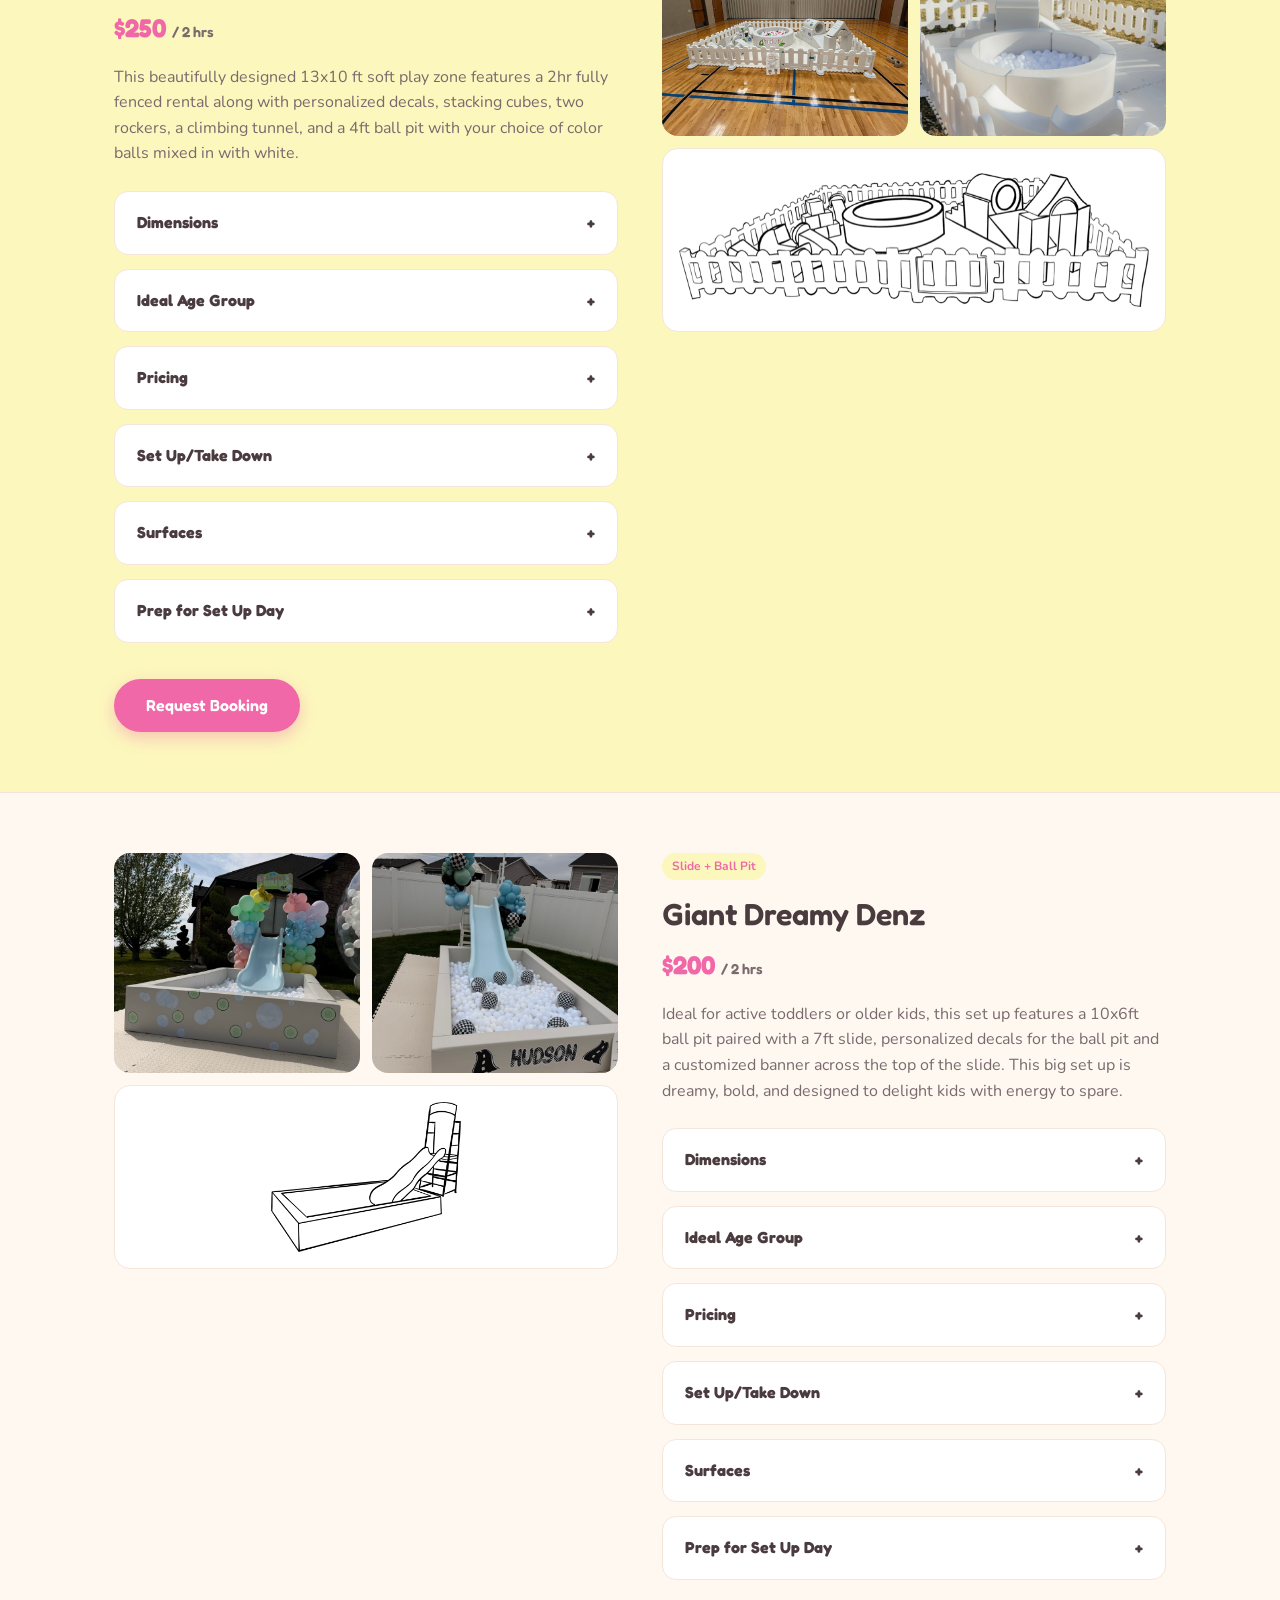
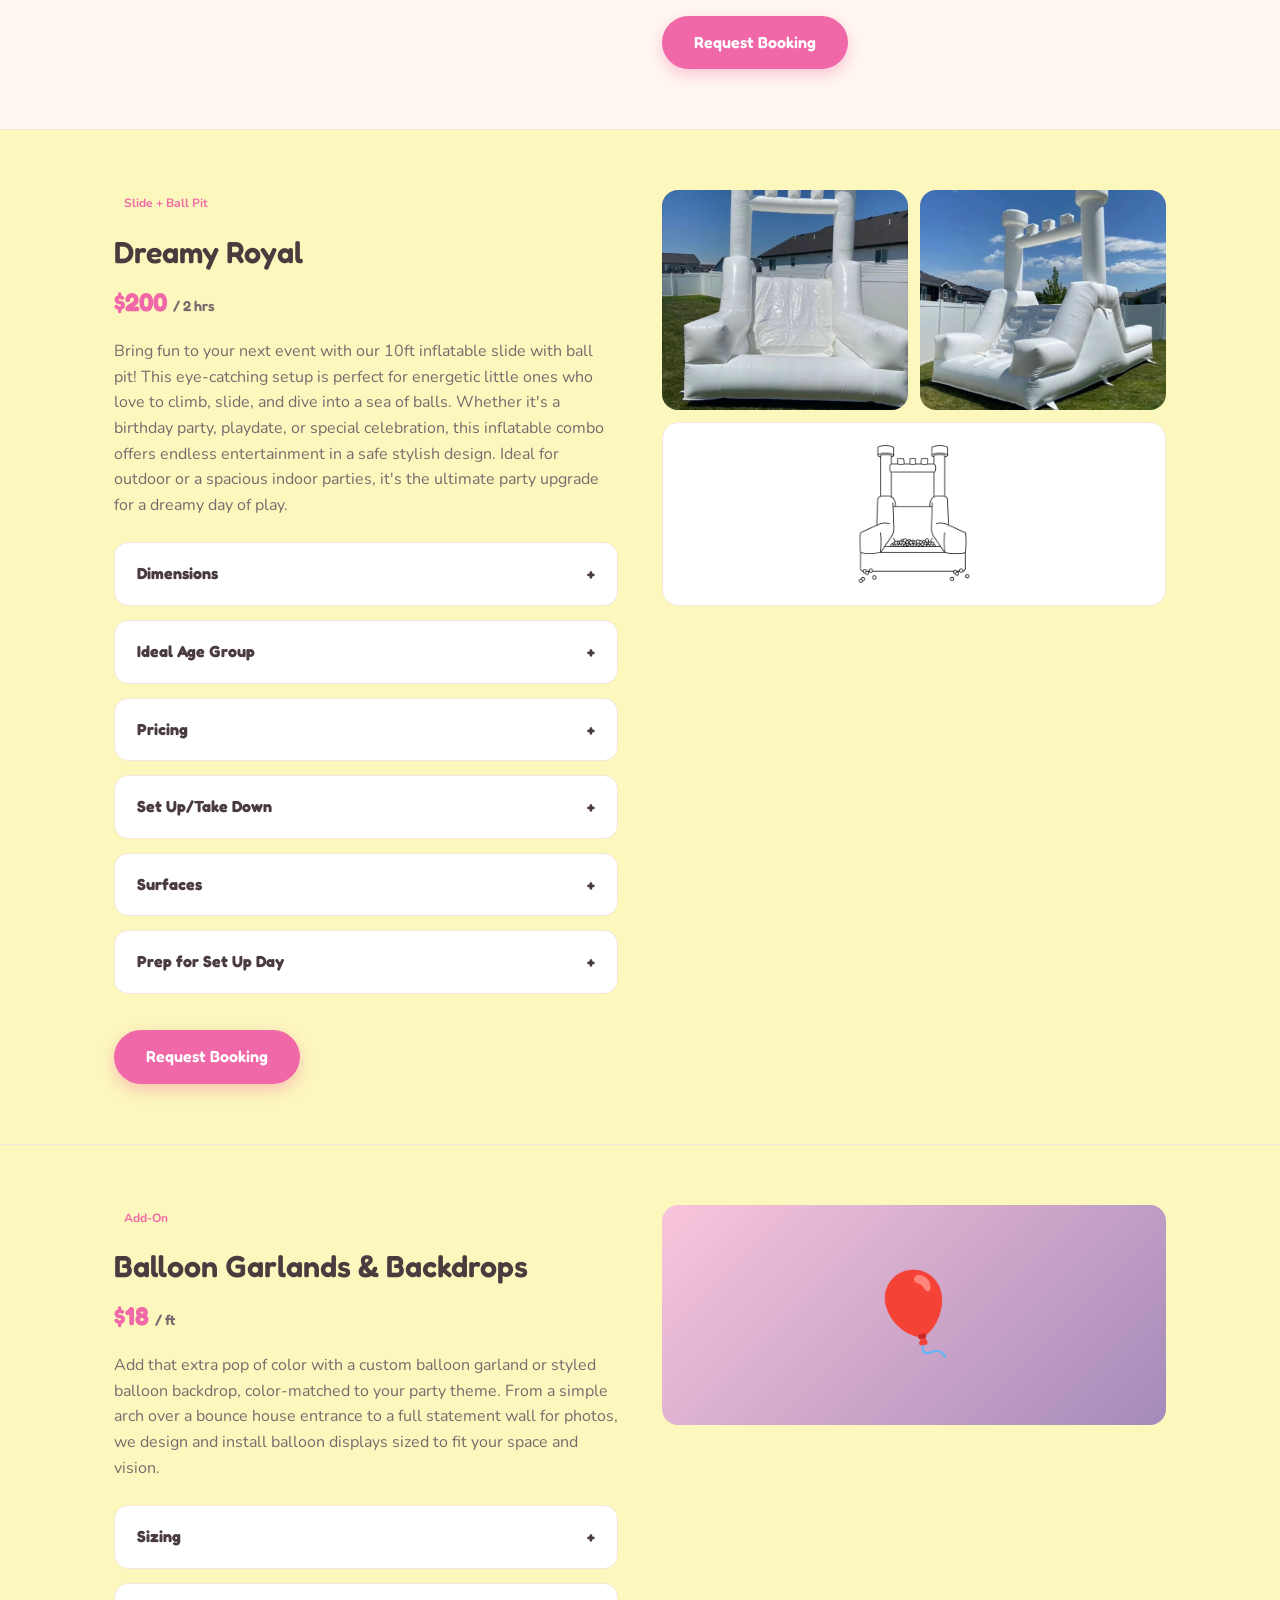
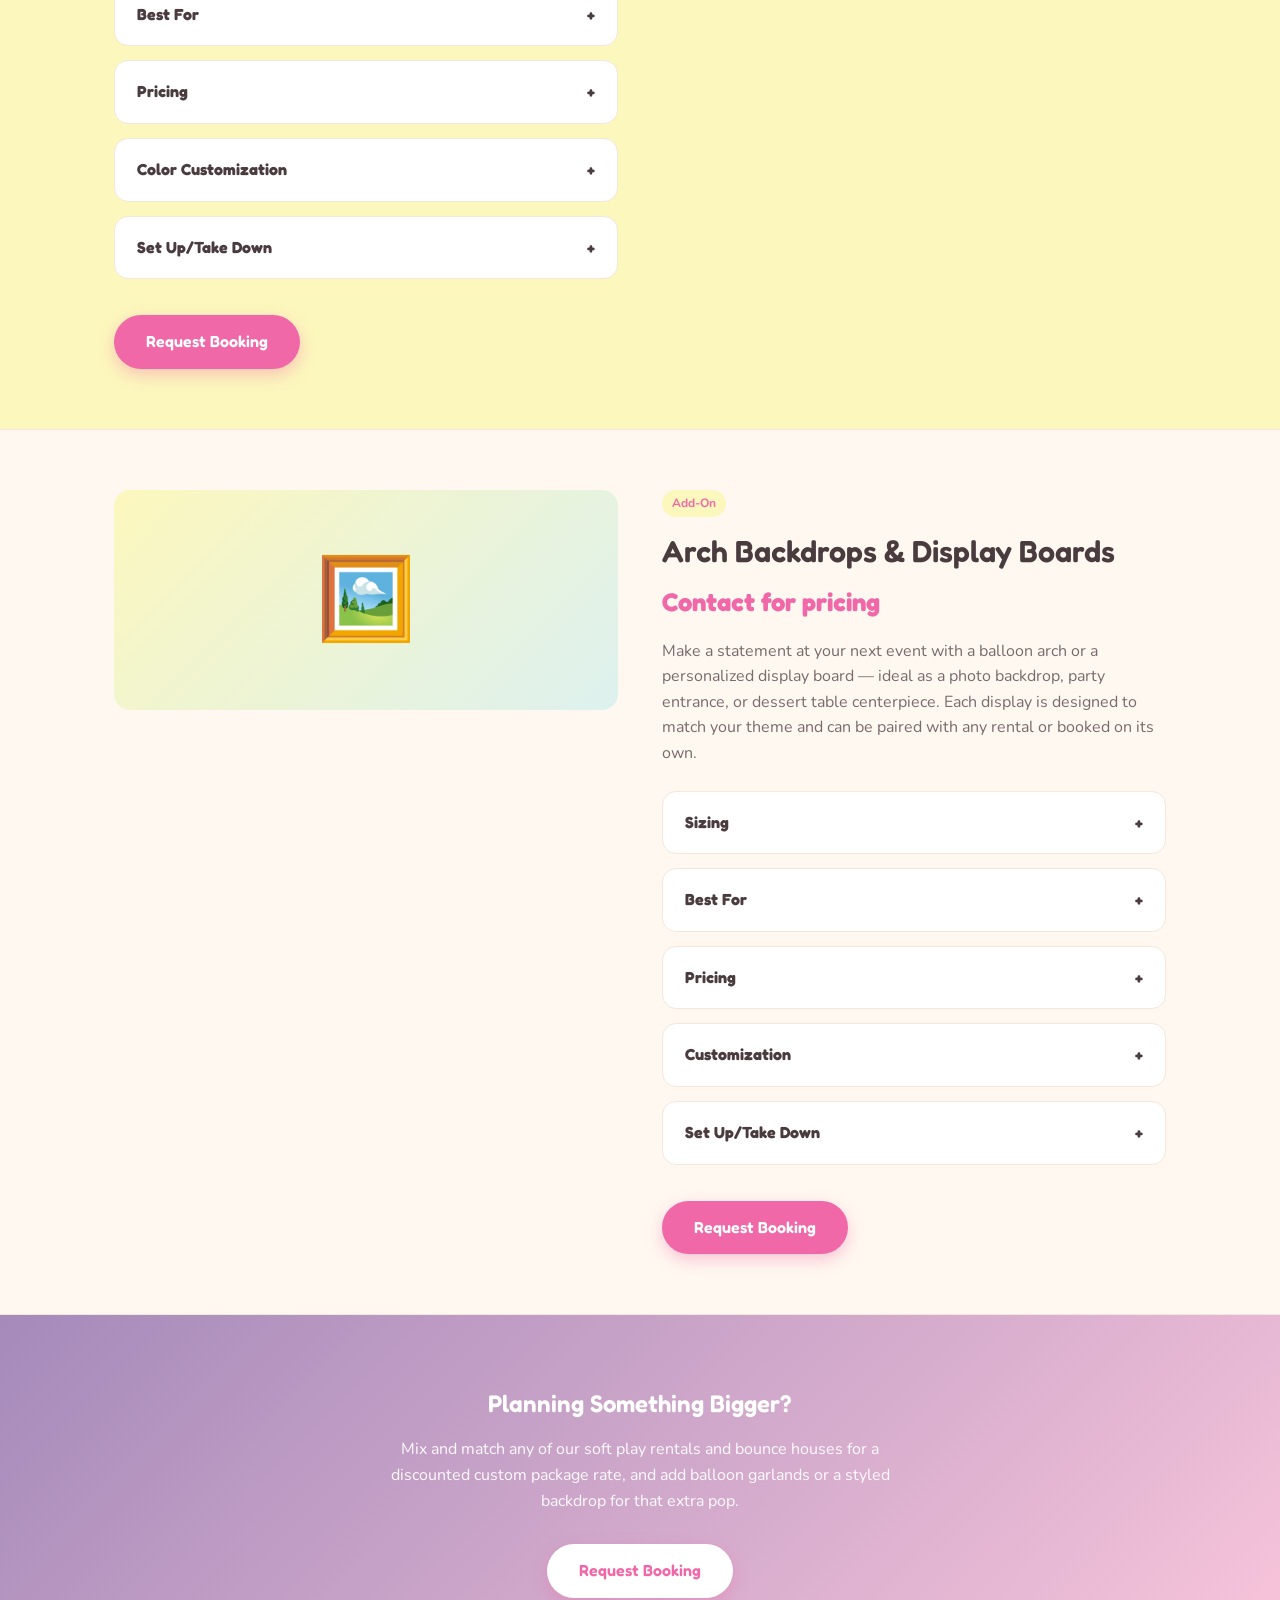
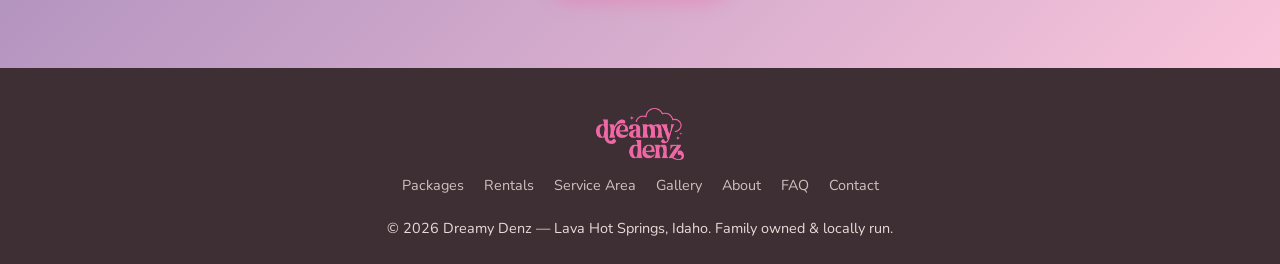
==== commit b5eb4c05: "Add balloon garland and arch backdrop add-on package cards Adds two new add-on cards (Balloon Garlan" ====
--- a/rentals.html
+++ b/rentals.html
@@ -236,6 +236,80 @@
   </div>
 </section>
 
+<section class="rental-item" id="balloons" style="background:var(--cream-2);">
+  <div class="container rental-wrap reverse">
+    <div class="rental-gallery">
+      <div class="rental-icon c5">🎈</div>
+    </div>
+    <div class="rental-info">
+      <span class="tag">Add-On</span>
+      <h2>Balloon Garlands &amp; Backdrops</h2>
+      <p class="price">$18 <span>/ ft</span></p>
+      <p class="desc">Add that extra pop of color with a custom balloon garland or styled balloon backdrop, color-matched to your party theme. From a simple arch over a bounce house entrance to a full statement wall for photos, we design and install balloon displays sized to fit your space and vision.</p>
+
+      <div class="faq-item">
+        <div class="faq-q">Sizing <span class="faq-icon">+</span></div>
+        <div class="faq-a">Garlands and backdrops are custom-sized to your space — let us know the area you'd like covered and we'll recommend a length.</div>
+      </div>
+      <div class="faq-item">
+        <div class="faq-q">Best For <span class="faq-icon">+</span></div>
+        <div class="faq-a">Adding a pop of color to any bounce house or soft play rental, or as a standalone backdrop for photos and dessert tables.</div>
+      </div>
+      <div class="faq-item">
+        <div class="faq-q">Pricing <span class="faq-icon">+</span></div>
+        <div class="faq-a">$18 per foot. Final pricing is quoted after we discuss the size, style, and color palette you have in mind.</div>
+      </div>
+      <div class="faq-item">
+        <div class="faq-q">Color Customization <span class="faq-icon">+</span></div>
+        <div class="faq-a">Tell us your party colors or theme and we'll design a matching garland — any palette works.</div>
+      </div>
+      <div class="faq-item">
+        <div class="faq-q">Set Up/Take Down <span class="faq-icon">+</span></div>
+        <div class="faq-a">Installed same day as your rental delivery, or on its own for standalone bookings. Outdoor displays typically hold up for 1-3 days depending on weather.</div>
+      </div>
+
+      <a href="index.html#contact" class="btn">Request Booking</a>
+    </div>
+  </div>
+</section>
+
+<section class="rental-item" id="arch-display">
+  <div class="container rental-wrap">
+    <div class="rental-gallery">
+      <div class="rental-icon c6">🖼️</div>
+    </div>
+    <div class="rental-info">
+      <span class="tag">Add-On</span>
+      <h2>Arch Backdrops &amp; Display Boards</h2>
+      <p class="price">Contact for pricing</p>
+      <p class="desc">Make a statement at your next event with a balloon arch or a personalized display board — ideal as a photo backdrop, party entrance, or dessert table centerpiece. Each display is designed to match your theme and can be paired with any rental or booked on its own.</p>
+
+      <div class="faq-item">
+        <div class="faq-q">Sizing <span class="faq-icon">+</span></div>
+        <div class="faq-a">Arches and boards are sized to fit your space — let us know your preferred spot and we'll recommend dimensions.</div>
+      </div>
+      <div class="faq-item">
+        <div class="faq-q">Best For <span class="faq-icon">+</span></div>
+        <div class="faq-a">Photo backdrops, party entrances, dessert tables, and welcome displays.</div>
+      </div>
+      <div class="faq-item">
+        <div class="faq-q">Pricing <span class="faq-icon">+</span></div>
+        <div class="faq-a">Contact for pricing — cost depends on size, style, and materials.</div>
+      </div>
+      <div class="faq-item">
+        <div class="faq-q">Customization <span class="faq-icon">+</span></div>
+        <div class="faq-a">Personalized with names, ages, or theme colors on request.</div>
+      </div>
+      <div class="faq-item">
+        <div class="faq-q">Set Up/Take Down <span class="faq-icon">+</span></div>
+        <div class="faq-a">Delivered, set up, and styled on-site — typically installed alongside your rental delivery.</div>
+      </div>
+
+      <a href="index.html#contact" class="btn">Request Booking</a>
+    </div>
+  </div>
+</section>
+
 <section class="cta-band" id="contact">
   <div class="container">
     <h2>Planning Something Bigger?</h2>
--- a/css/style.css
+++ b/css/style.css
@@ -1,10 +1,10 @@
 :root{
-  --pink:#ff8fab;
-  --pink-dark:#ec5f81;
-  --lavender:#b39ddb;
-  --sky:#8ecae6;
+  --pink:#f9c5db;      /* Bubblegum */
+  --pink-dark:#f068a7; /* Blossom */
+  --lavender:#a58aba;  /* Lavender */
+  --sky:#ddf1ef;       /* Breeze */
   --cream:#fff8f0;
-  --cream-2:#fff0e4;
+  --cream-2:#fcf7bd;   /* Lemonade */
   --text:#4a3b3f;
   --text-light:#7a6a6e;
 }
@@ -29,7 +29,7 @@
   font-weight:600;
   font-size:1rem;
   transition:transform .15s ease, box-shadow .15s ease;
-  box-shadow:0 6px 16px rgba(236,95,129,.35);
+  box-shadow:0 6px 16px rgba(240,104,167,.35);
 }
 .btn:hover{transform:translateY(-2px);}
 .btn-outline{
@@ -84,7 +84,7 @@
 /* HERO */
 .hero{
   background:
-    linear-gradient(135deg,rgba(255,143,171,.85) 0%,rgba(179,157,219,.85) 55%,rgba(142,202,230,.85) 100%),
+    linear-gradient(135deg,rgba(249,197,219,.85) 0%,rgba(165,138,186,.85) 55%,rgba(221,241,239,.85) 100%),
     url('../images/hero.jpg') center 30%/cover no-repeat;
   color:#fff;padding:90px 0 110px;text-align:center;position:relative;overflow:hidden;
 }
@@ -125,10 +125,12 @@
   display:flex;align-items:center;justify-content:center;font-size:2.4rem;
 }
 .card-img img{height:155px;width:auto;object-fit:contain;}
-.c1{background:linear-gradient(135deg,#ffd6e0,#ff8fab);}
-.c2{background:linear-gradient(135deg,#d6c7f0,#b39ddb);}
-.c3{background:linear-gradient(135deg,#bfe3f7,#8ecae6);}
+.c1{background:var(--pink);}
+.c2{background:var(--lavender);}
+.c3{background:var(--sky);}
 .c4{background:linear-gradient(135deg,#ffe3b3,#ffc266);}
+.c5{background:linear-gradient(135deg,var(--pink),var(--lavender));}
+.c6{background:linear-gradient(135deg,var(--cream-2),var(--sky));}
 .card{transition:transform .15s ease, box-shadow .15s ease;}
 .card:hover{transform:translateY(-4px);box-shadow:0 14px 34px rgba(74,59,63,.14);}
 .card h3{font-size:1.25rem;margin-bottom:4px;}
@@ -218,6 +220,10 @@
   padding:16px;display:flex;align-items:center;justify-content:center;
 }
 .rental-gallery .diagram img{height:150px;width:auto;object-fit:contain;border-radius:0;}
+.rental-icon{
+  grid-column:1/-1;height:220px;border-radius:16px;
+  display:flex;align-items:center;justify-content:center;font-size:5rem;
+}
 .rental-info h2{font-size:1.9rem;margin-bottom:6px;}
 .rental-info .tag{
   display:inline-block;background:var(--cream-2);color:var(--pink-dark);
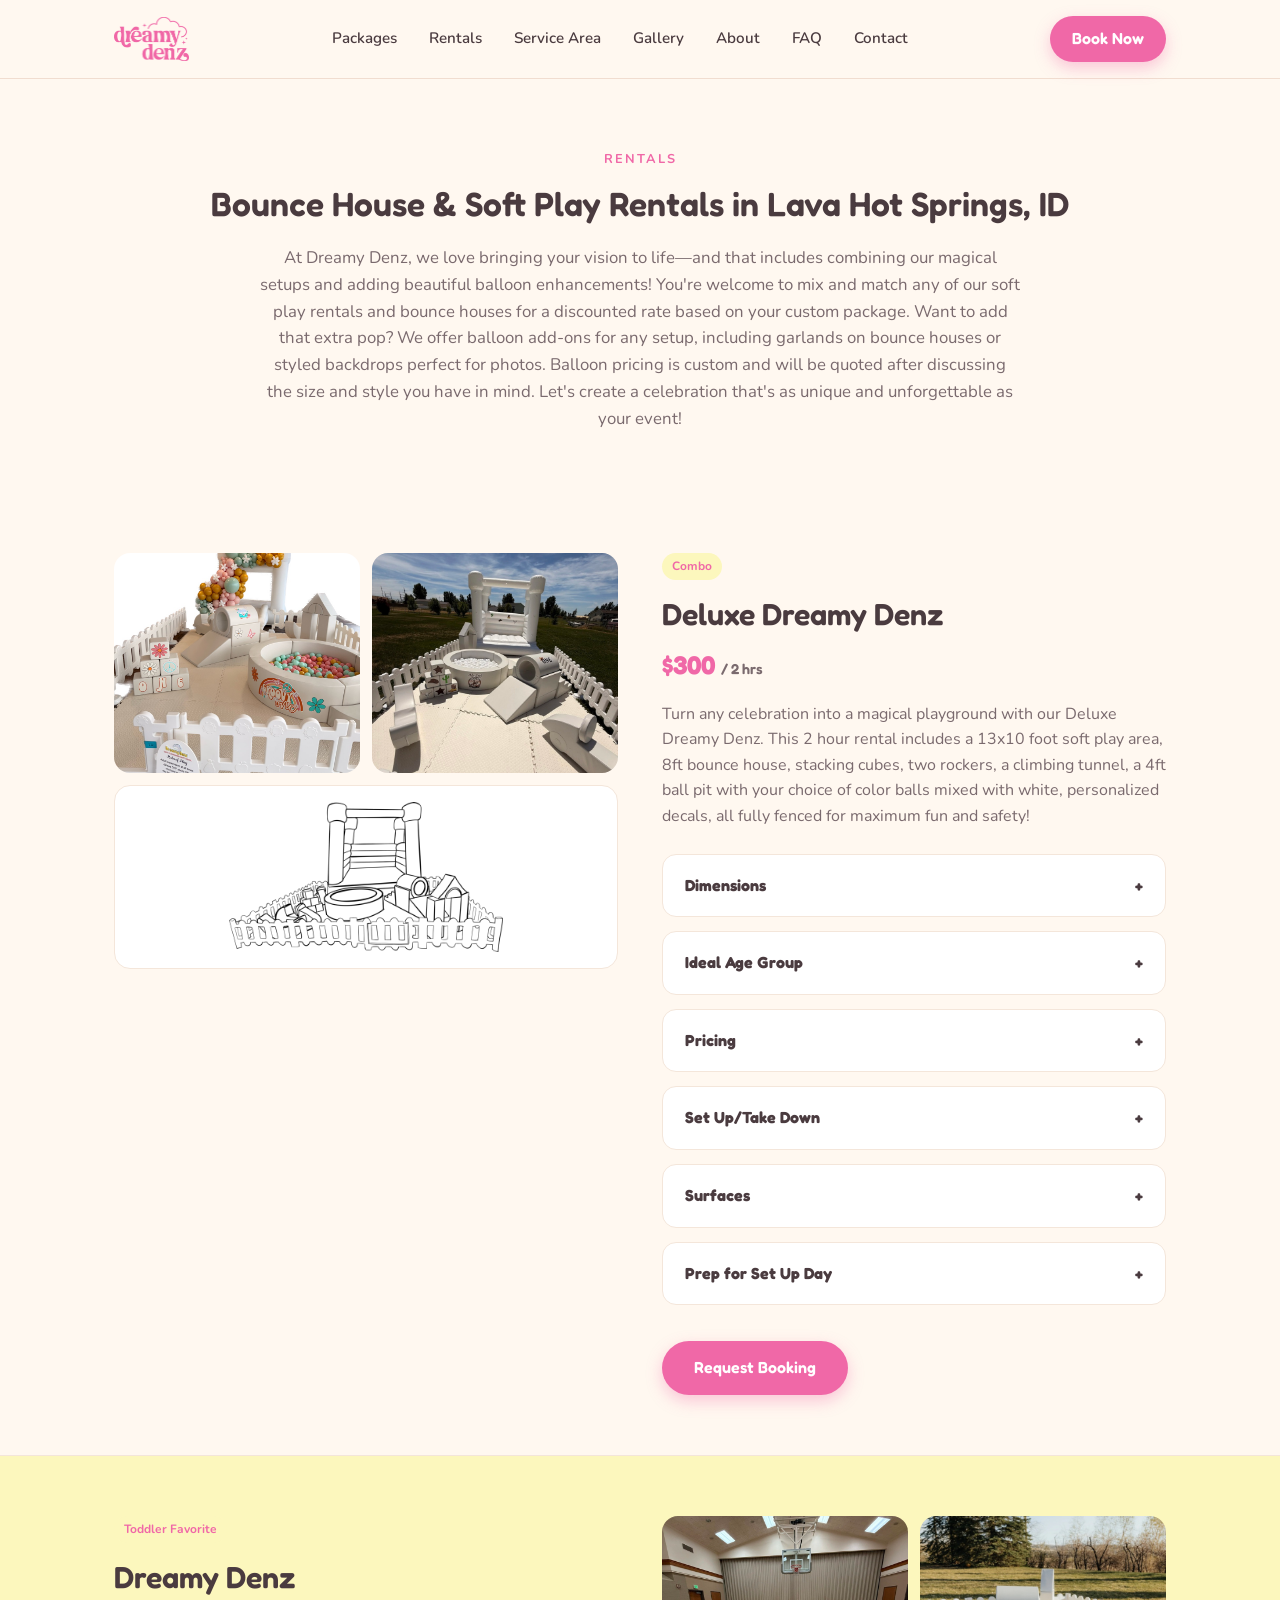
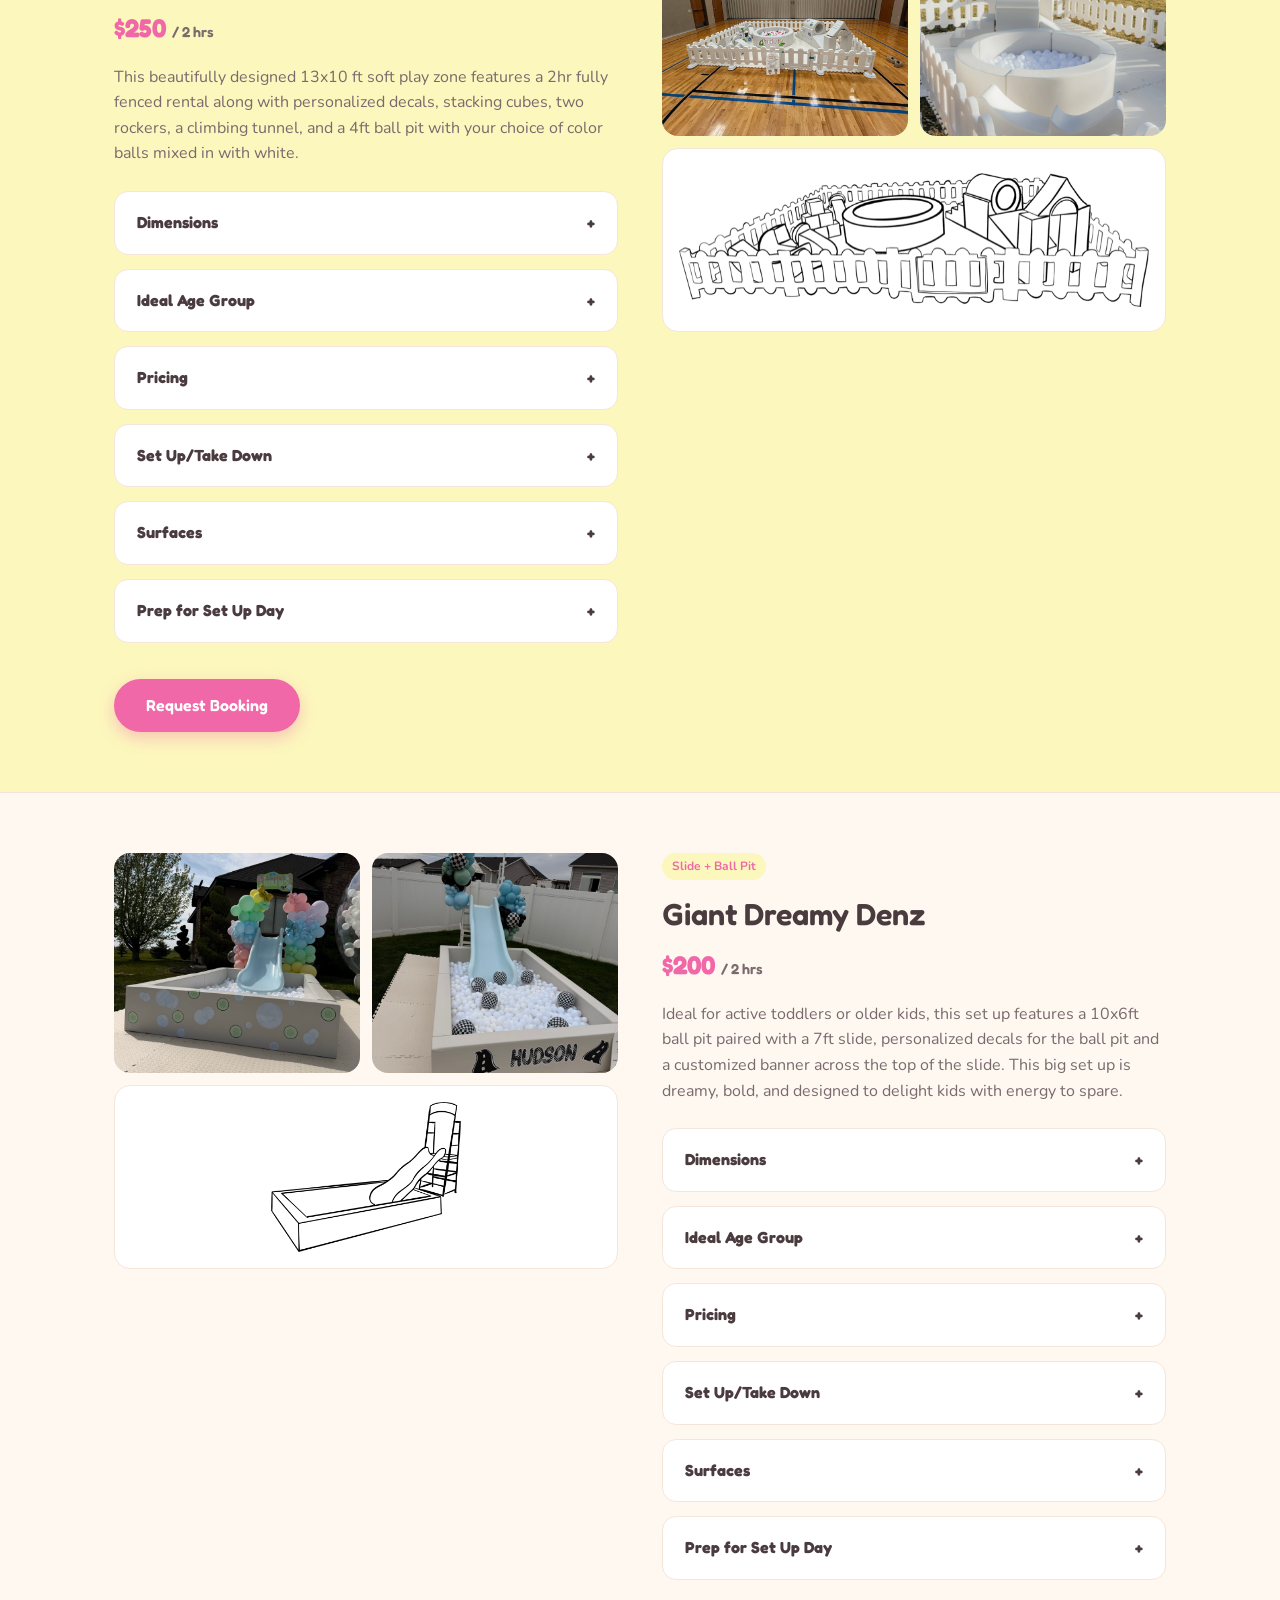
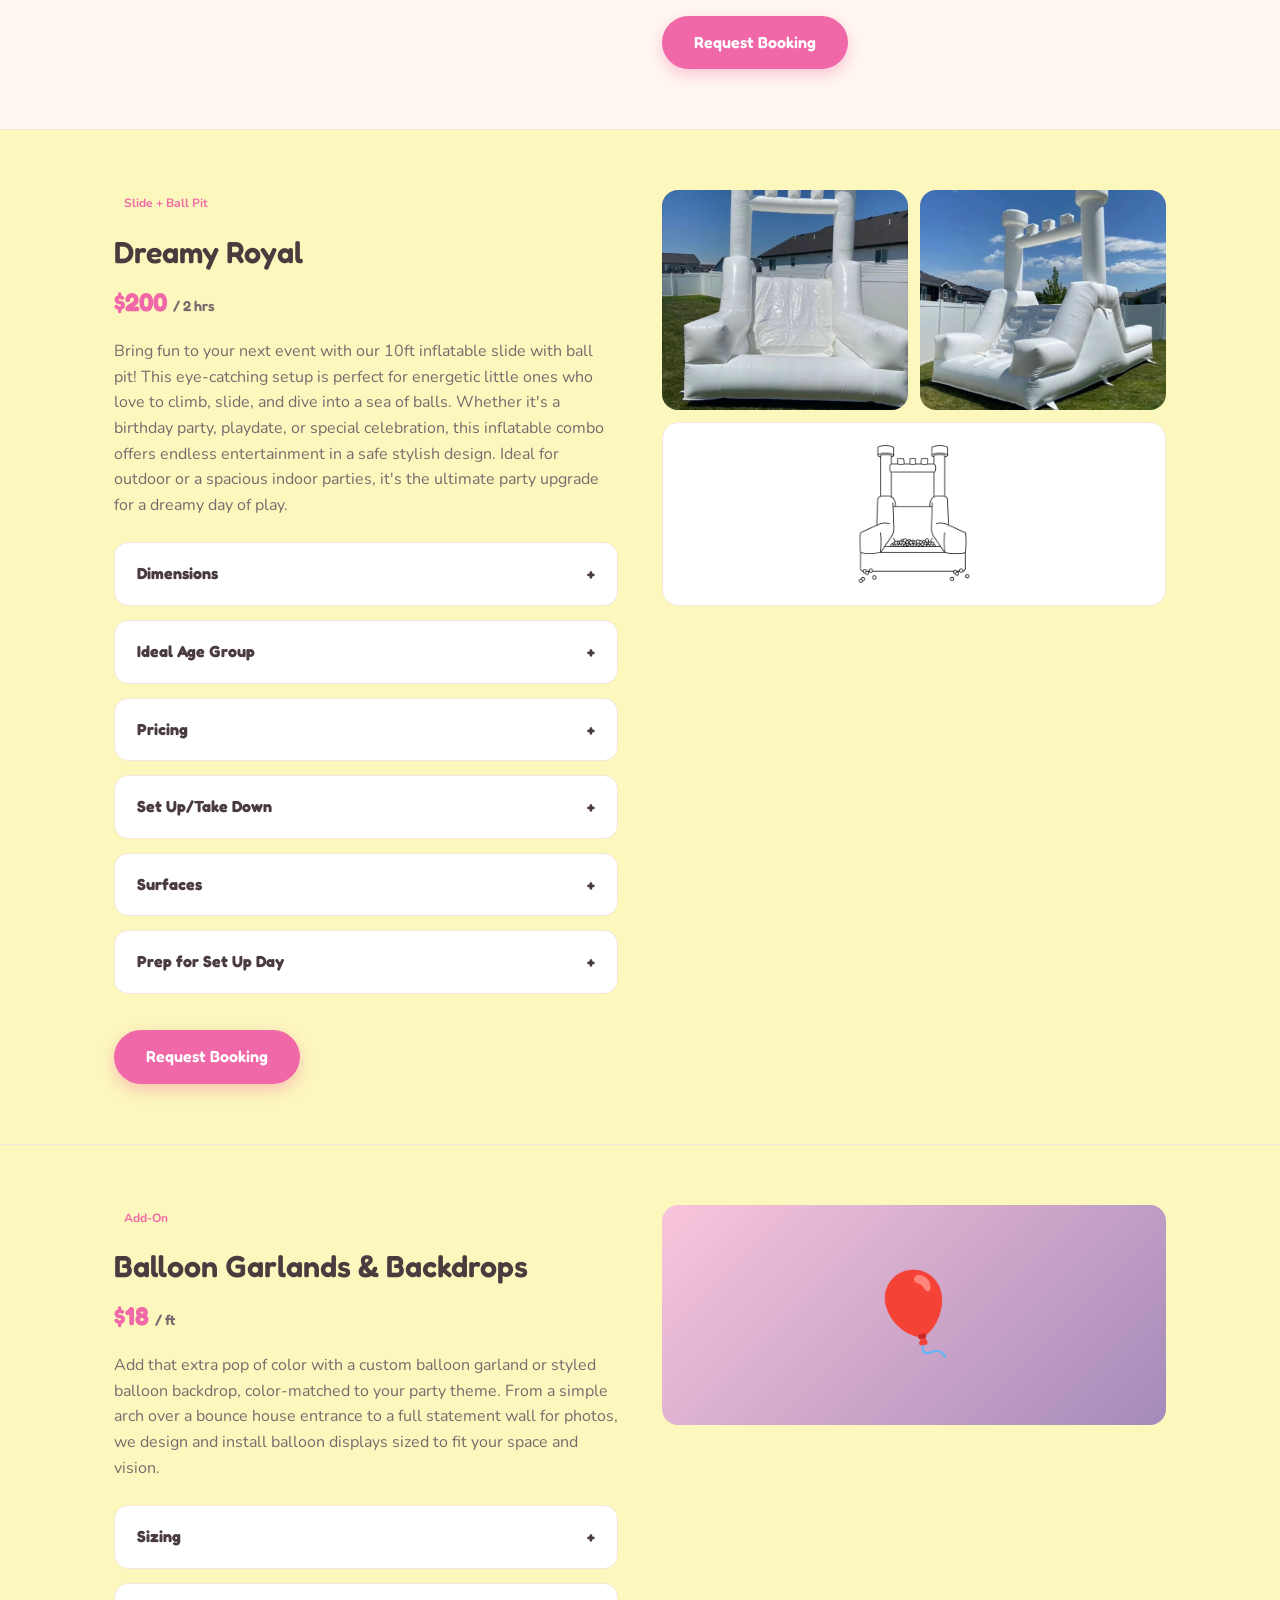
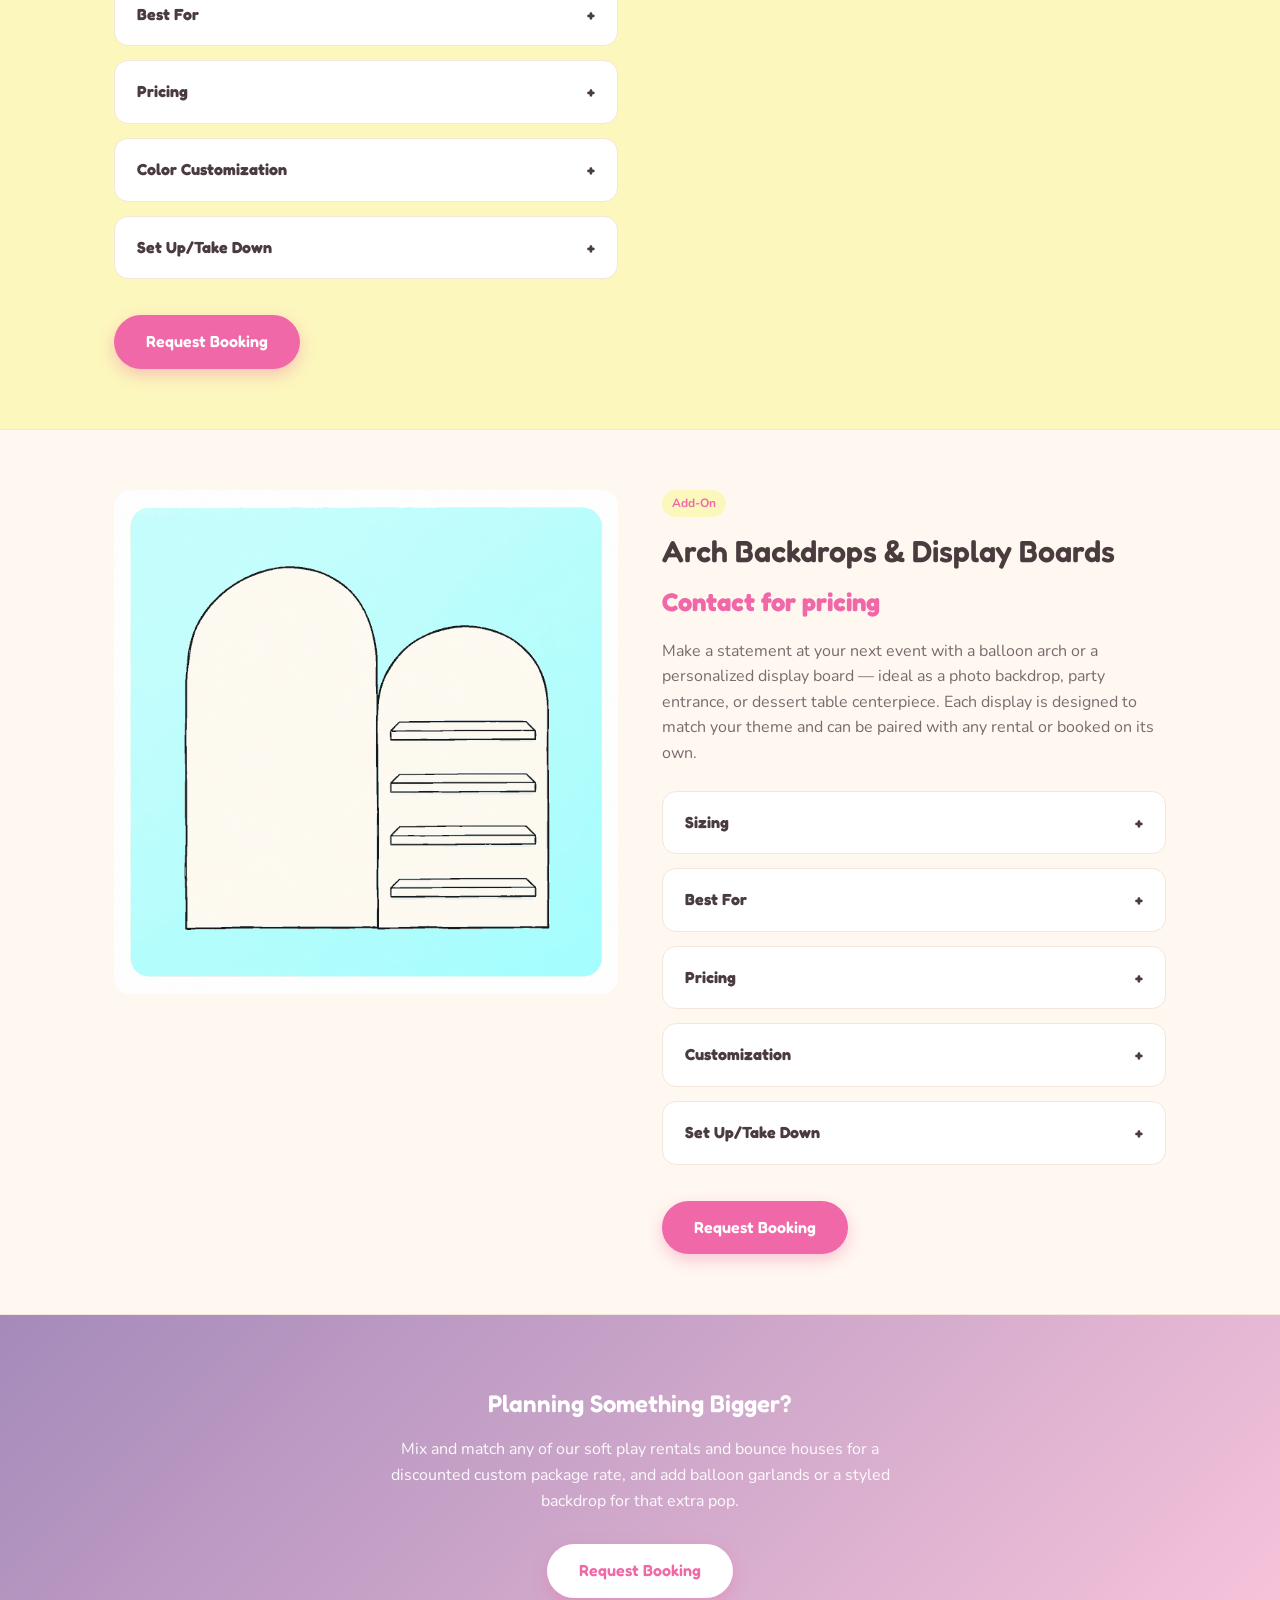
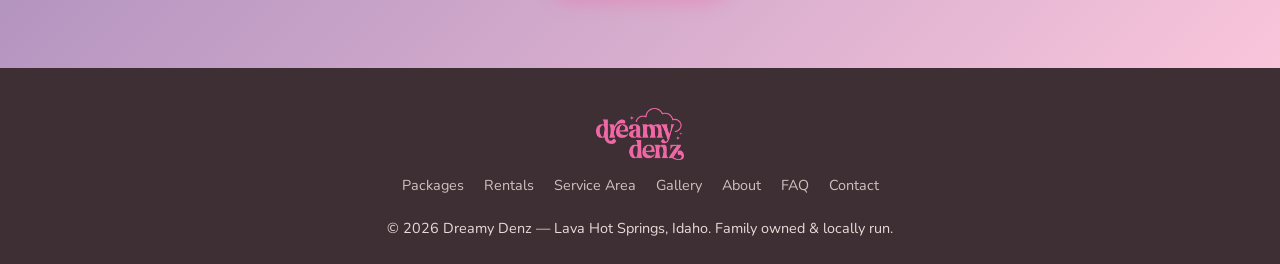
==== commit bf087c4c: "Use custom arch backdrop illustration for the arch add-on card Recolors the supplied arch vector art" ====
--- a/rentals.html
+++ b/rentals.html
@@ -276,7 +276,7 @@
 <section class="rental-item" id="arch-display">
   <div class="container rental-wrap">
     <div class="rental-gallery">
-      <div class="rental-icon c6">🖼️</div>
+      <img class="rental-icon-img" src="images/rentals/arch-diagram.png" alt="Arch backdrop and display board diagram" loading="lazy" width="700" height="700">
     </div>
     <div class="rental-info">
       <span class="tag">Add-On</span>
--- a/css/style.css
+++ b/css/style.css
@@ -125,12 +125,13 @@
   display:flex;align-items:center;justify-content:center;font-size:2.4rem;
 }
 .card-img img{height:155px;width:auto;object-fit:contain;}
+.card-img.fill{overflow:hidden;height:auto;aspect-ratio:1/1;}
+.card-img.fill img{height:100%;width:100%;object-fit:cover;border-radius:14px;}
 .c1{background:var(--pink);}
 .c2{background:var(--lavender);}
 .c3{background:var(--sky);}
 .c4{background:linear-gradient(135deg,#ffe3b3,#ffc266);}
 .c5{background:linear-gradient(135deg,var(--pink),var(--lavender));}
-.c6{background:linear-gradient(135deg,var(--cream-2),var(--sky));}
 .card{transition:transform .15s ease, box-shadow .15s ease;}
 .card:hover{transform:translateY(-4px);box-shadow:0 14px 34px rgba(74,59,63,.14);}
 .card h3{font-size:1.25rem;margin-bottom:4px;}
@@ -224,6 +225,7 @@
   grid-column:1/-1;height:220px;border-radius:16px;
   display:flex;align-items:center;justify-content:center;font-size:5rem;
 }
+.rental-gallery img.rental-icon-img{grid-column:1/-1;height:auto;aspect-ratio:1/1;width:100%;border-radius:16px;object-fit:cover;}
 .rental-info h2{font-size:1.9rem;margin-bottom:6px;}
 .rental-info .tag{
   display:inline-block;background:var(--cream-2);color:var(--pink-dark);
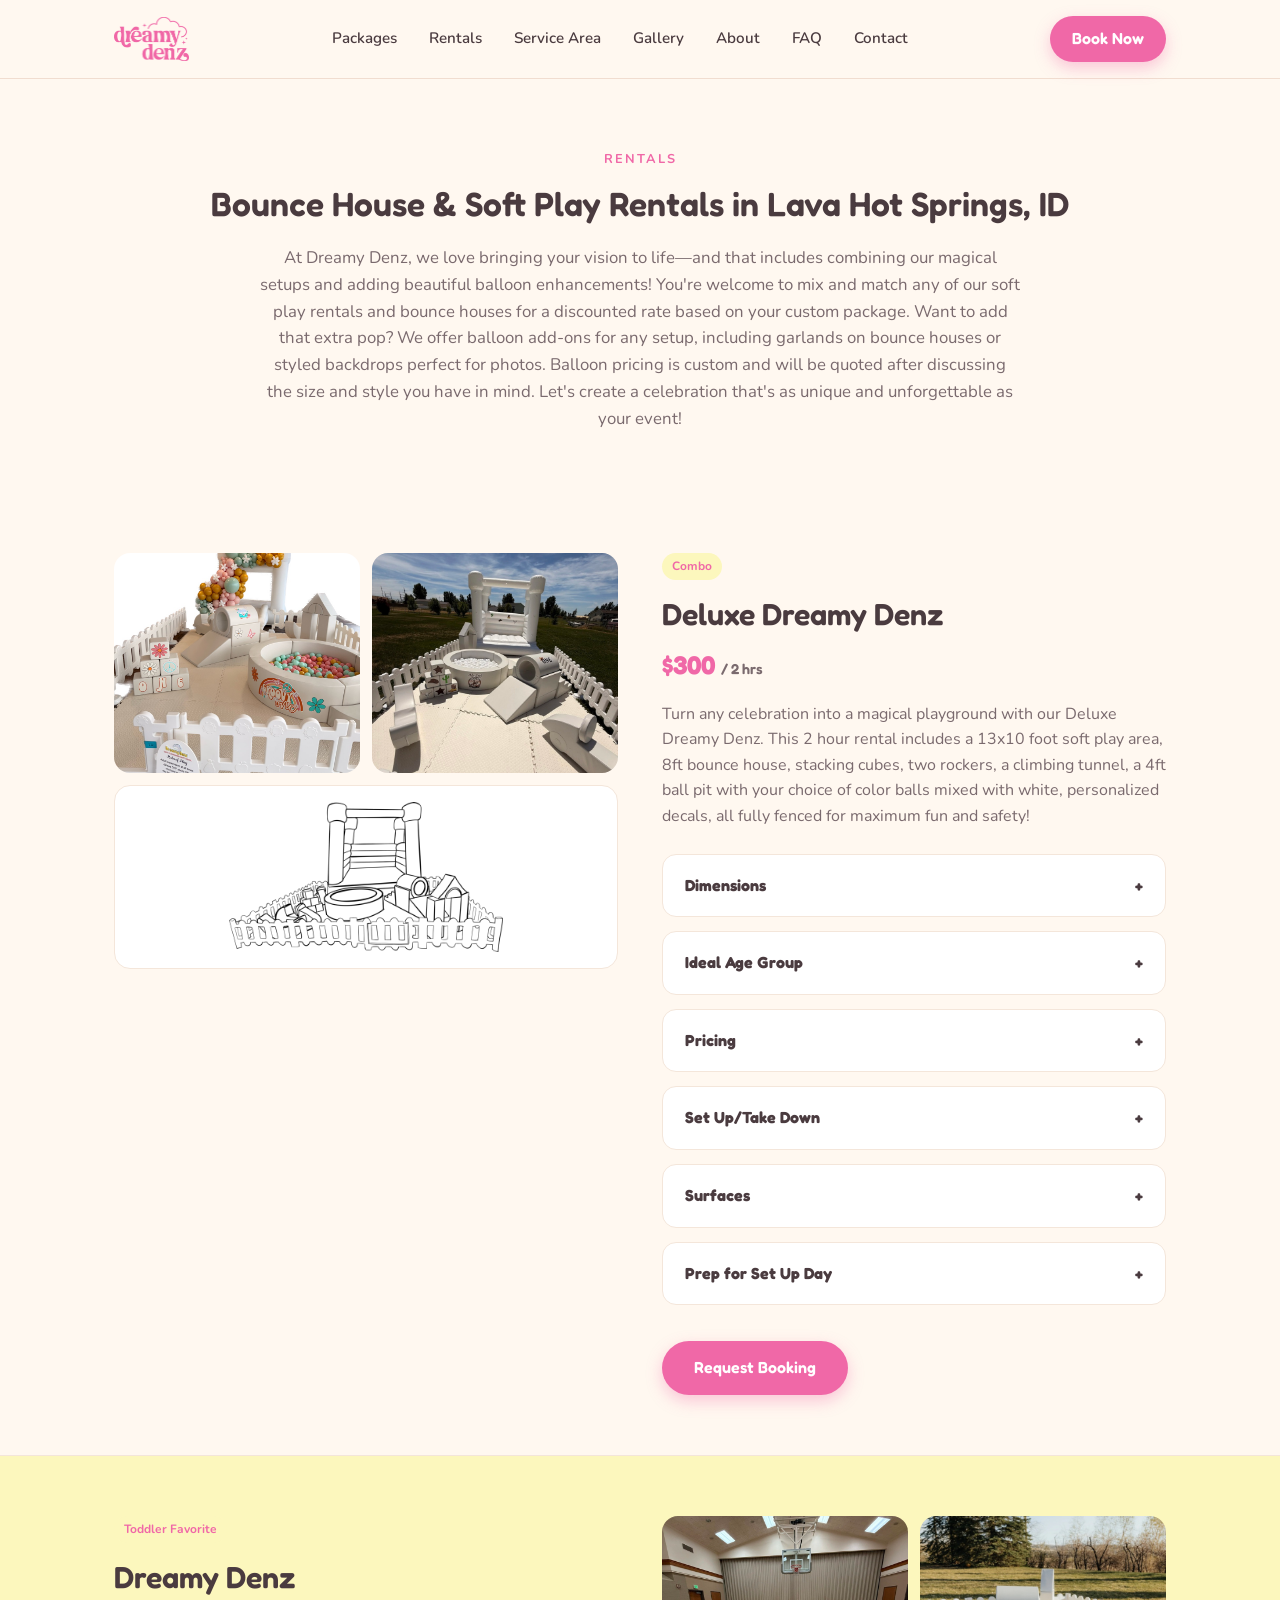
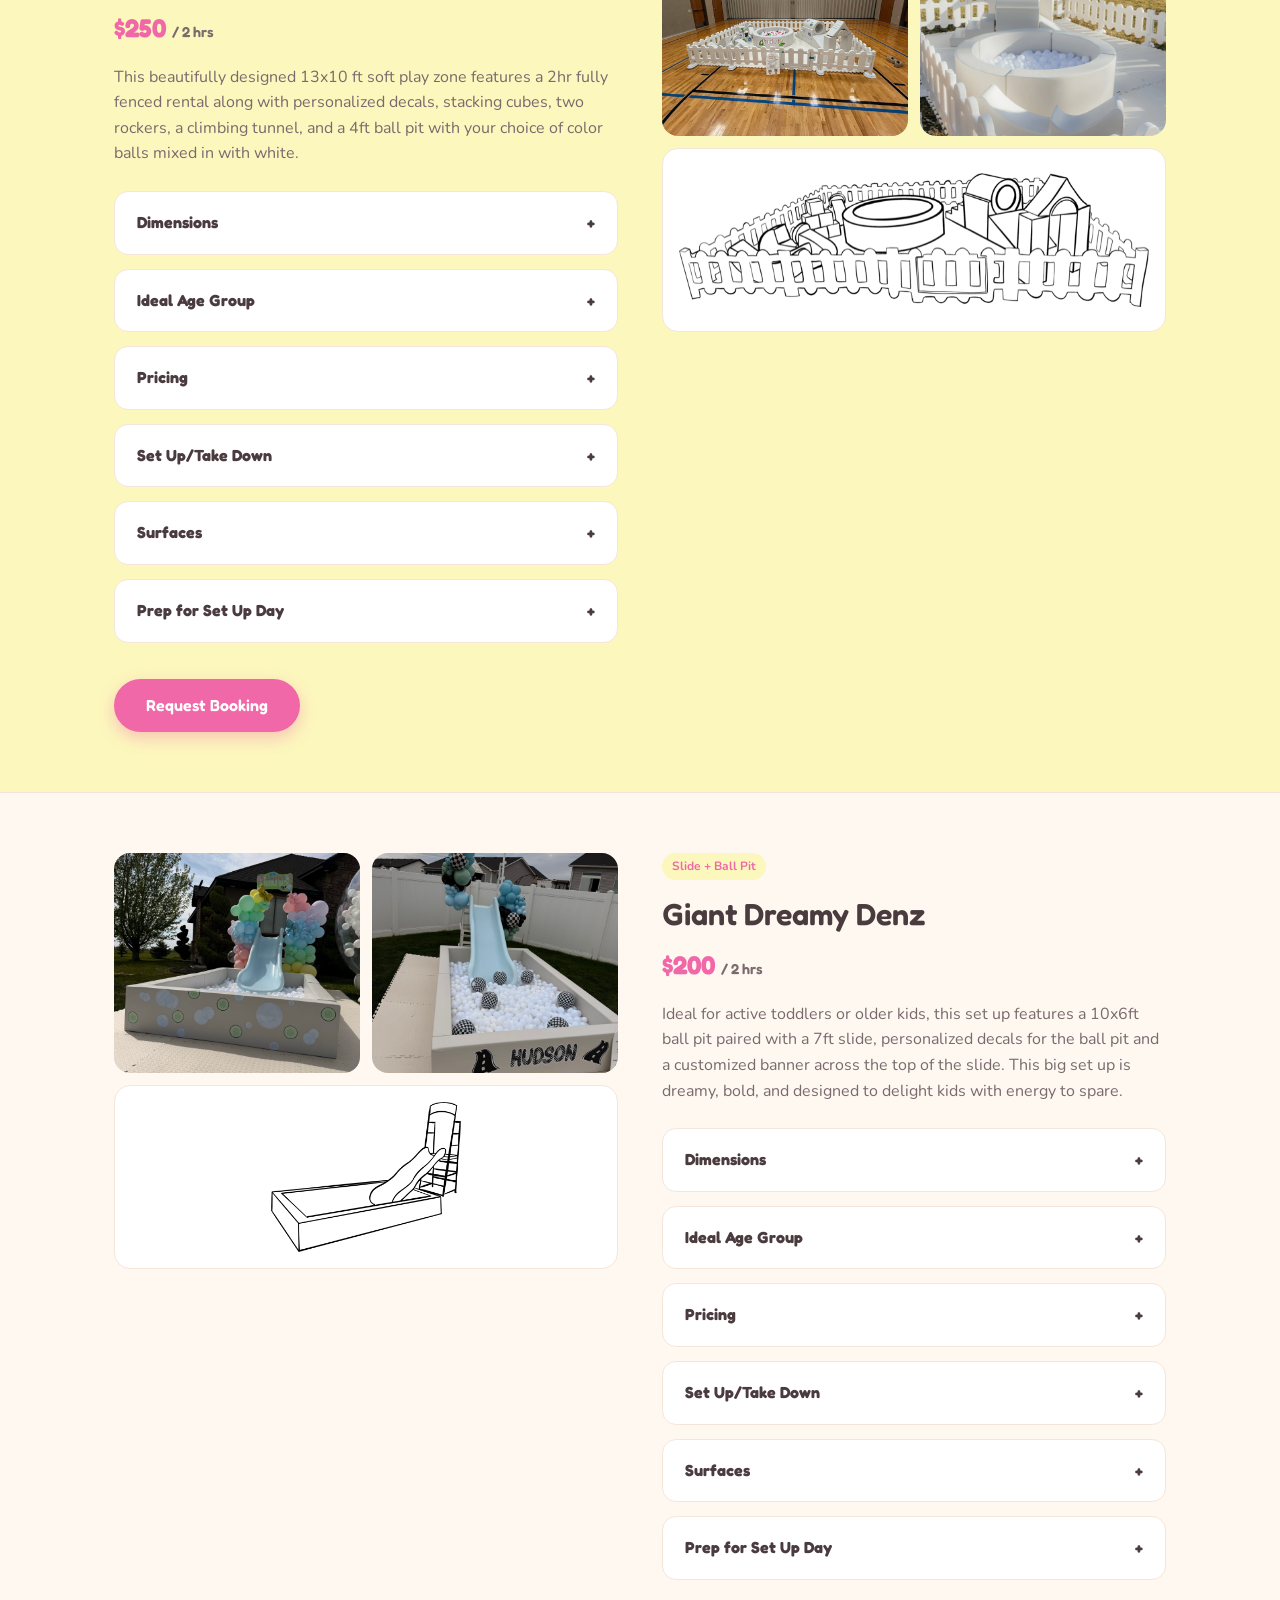
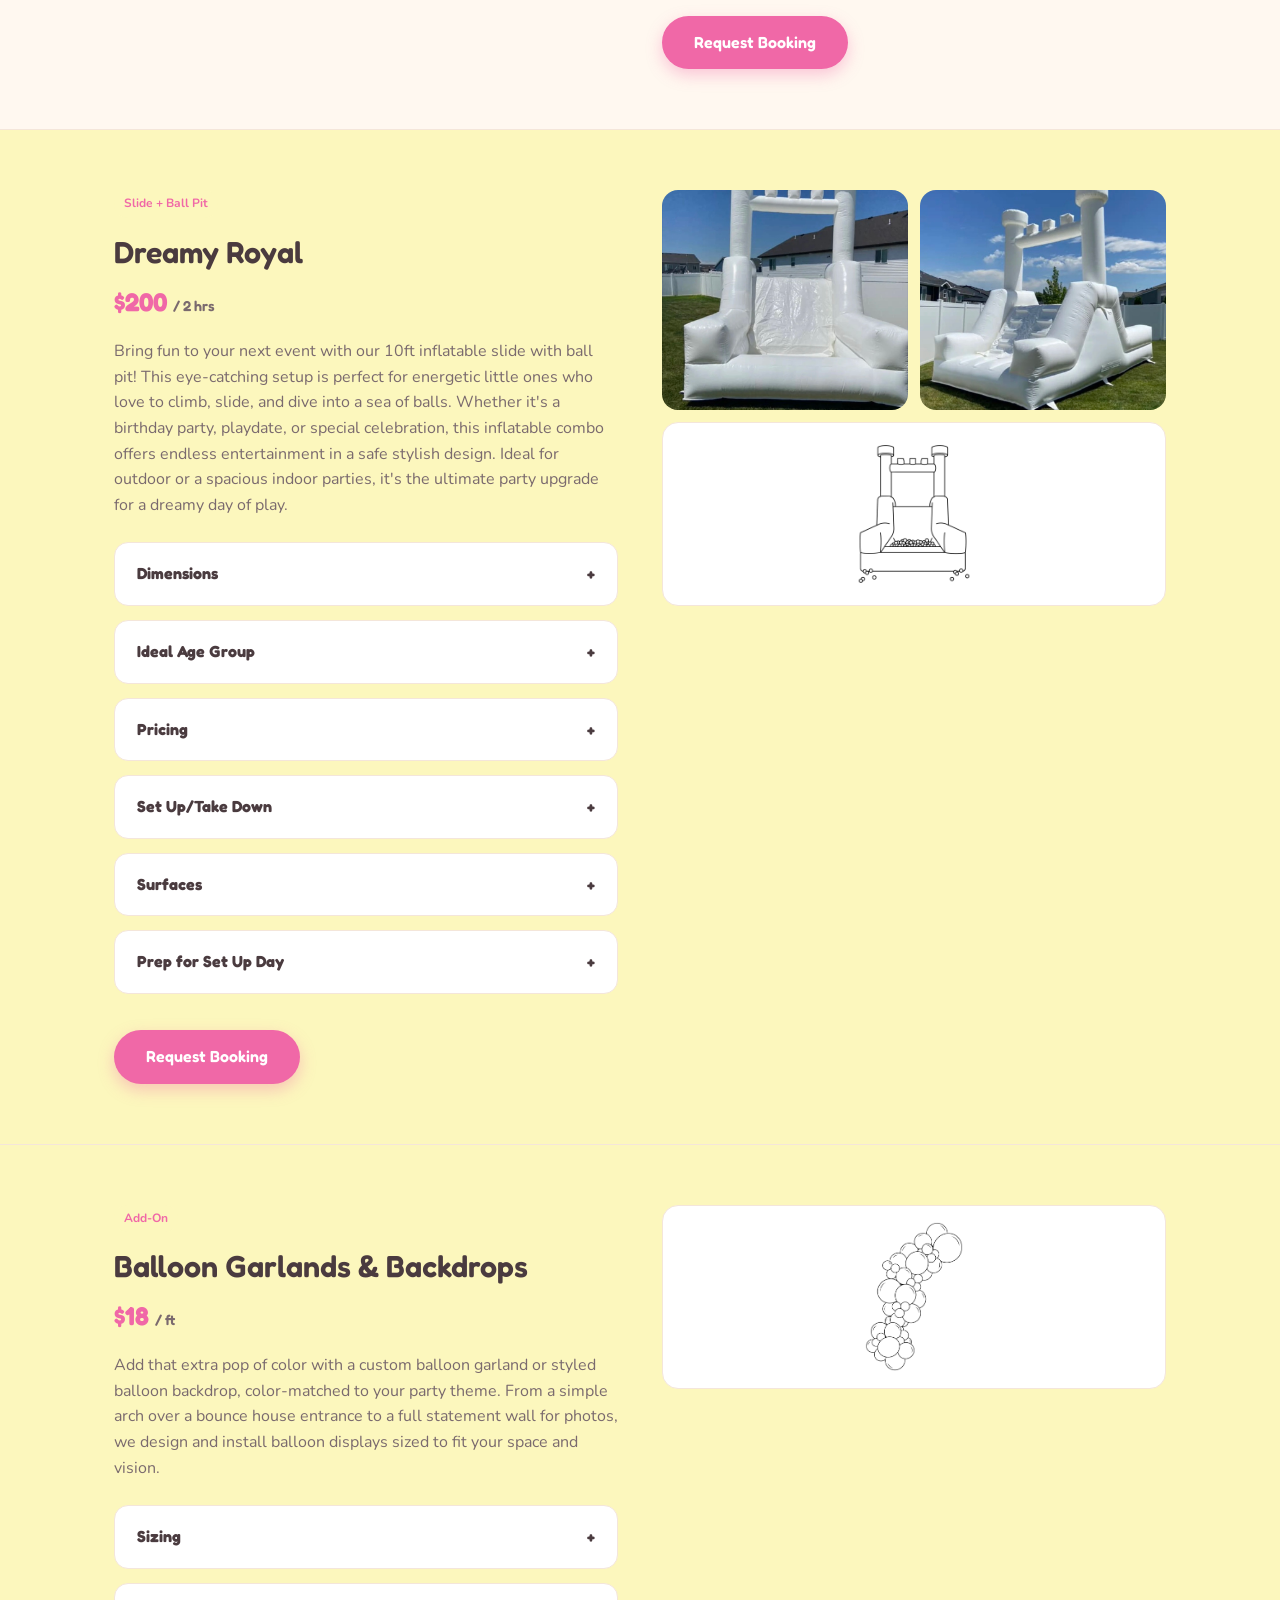
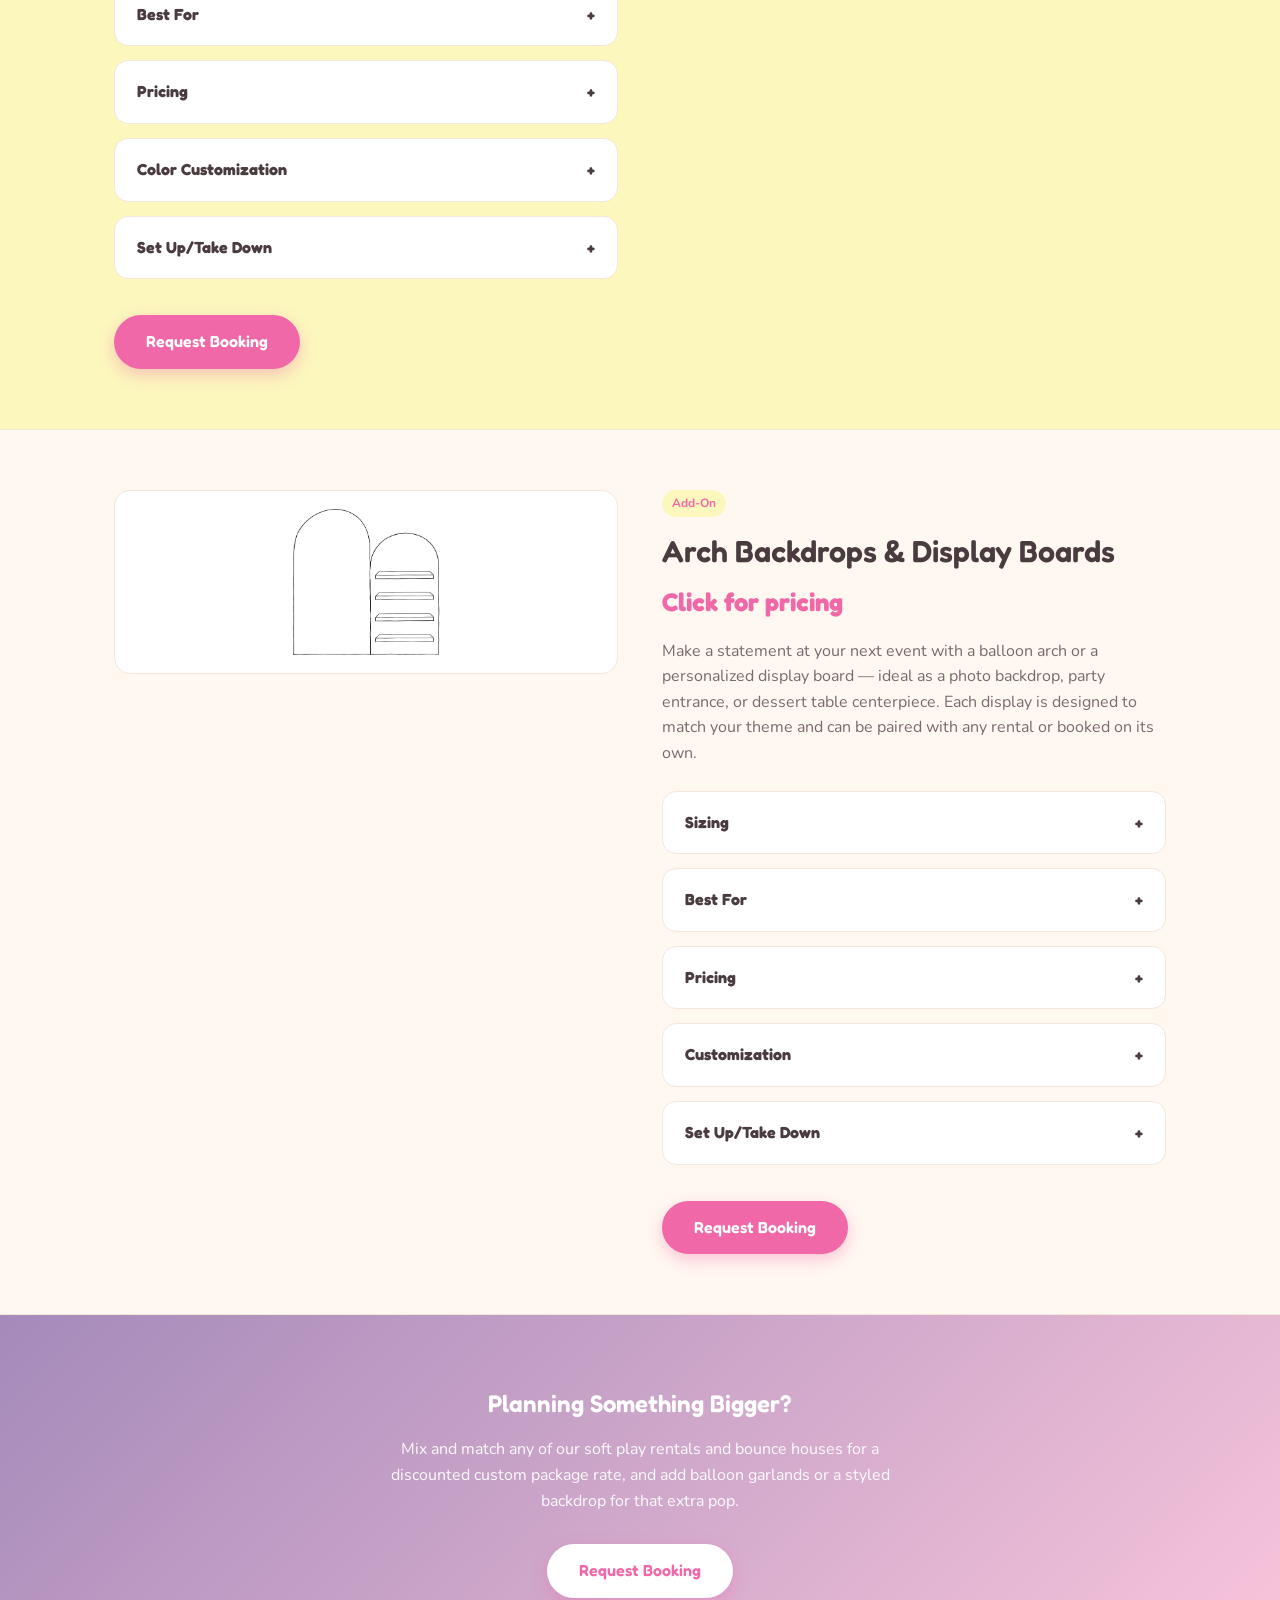
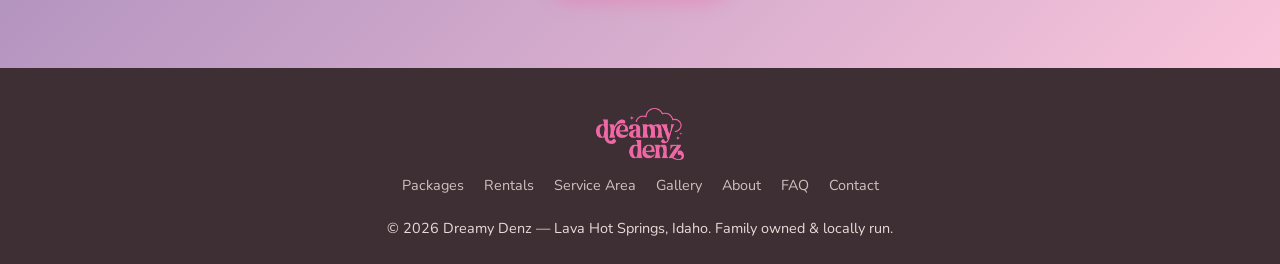
==== commit 999d26ba: "Restyle balloon/arch add-on diagrams to match other package cards Both diagrams now use the same tre" ====
--- a/rentals.html
+++ b/rentals.html
@@ -239,7 +239,7 @@
 <section class="rental-item" id="balloons" style="background:var(--cream-2);">
   <div class="container rental-wrap reverse">
     <div class="rental-gallery">
-      <div class="rental-icon c5">🎈</div>
+      <div class="diagram"><img src="images/rentals/balloon-diagram.png" alt="Balloon garland diagram" loading="lazy" width="945" height="1435"></div>
     </div>
     <div class="rental-info">
       <span class="tag">Add-On</span>
@@ -276,12 +276,12 @@
 <section class="rental-item" id="arch-display">
   <div class="container rental-wrap">
     <div class="rental-gallery">
-      <img class="rental-icon-img" src="images/rentals/arch-diagram.png" alt="Arch backdrop and display board diagram" loading="lazy" width="700" height="700">
+      <div class="diagram"><img src="images/rentals/arch-diagram.png" alt="Arch backdrop and display board diagram" loading="lazy" width="930" height="928"></div>
     </div>
     <div class="rental-info">
       <span class="tag">Add-On</span>
       <h2>Arch Backdrops &amp; Display Boards</h2>
-      <p class="price">Contact for pricing</p>
+      <p class="price">Click for pricing</p>
       <p class="desc">Make a statement at your next event with a balloon arch or a personalized display board — ideal as a photo backdrop, party entrance, or dessert table centerpiece. Each display is designed to match your theme and can be paired with any rental or booked on its own.</p>
 
       <div class="faq-item">
@@ -294,7 +294,7 @@
       </div>
       <div class="faq-item">
         <div class="faq-q">Pricing <span class="faq-icon">+</span></div>
-        <div class="faq-a">Contact for pricing — cost depends on size, style, and materials.</div>
+        <div class="faq-a">Rent one — either the arch or the display board — for $45, or get both for $80.</div>
       </div>
       <div class="faq-item">
         <div class="faq-q">Customization <span class="faq-icon">+</span></div>
--- a/css/style.css
+++ b/css/style.css
@@ -125,13 +125,12 @@
   display:flex;align-items:center;justify-content:center;font-size:2.4rem;
 }
 .card-img img{height:155px;width:auto;object-fit:contain;}
-.card-img.fill{overflow:hidden;height:auto;aspect-ratio:1/1;}
-.card-img.fill img{height:100%;width:100%;object-fit:cover;border-radius:14px;}
 .c1{background:var(--pink);}
 .c2{background:var(--lavender);}
 .c3{background:var(--sky);}
 .c4{background:linear-gradient(135deg,#ffe3b3,#ffc266);}
-.c5{background:linear-gradient(135deg,var(--pink),var(--lavender));}
+.c5{background:var(--pink-dark);}
+.c6{background:linear-gradient(135deg,#cdecea,#a9d8d4);}
 .card{transition:transform .15s ease, box-shadow .15s ease;}
 .card:hover{transform:translateY(-4px);box-shadow:0 14px 34px rgba(74,59,63,.14);}
 .card h3{font-size:1.25rem;margin-bottom:4px;}
@@ -144,14 +143,6 @@
   display:inline-block;background:var(--cream-2);color:var(--pink-dark);
   font-size:.75rem;font-weight:700;padding:4px 10px;border-radius:20px;margin-bottom:10px;width:fit-content;
 }
-
-.addons{
-  background:#fff;border-radius:20px;padding:34px;margin-top:40px;
-  border:1px solid #f4e6da;display:grid;grid-template-columns:repeat(auto-fit,minmax(260px,1fr));gap:24px;
-}
-.addon h4{font-size:1.1rem;margin-bottom:6px;}
-.addon .price{color:var(--pink-dark);font-weight:700;font-family:'Fredoka',sans-serif;margin-bottom:6px;}
-.addon p{color:var(--text-light);font-size:.92rem;}
 
 .custom-note{
   background:var(--cream-2);border-radius:20px;padding:30px;margin-top:30px;text-align:center;
@@ -221,11 +212,6 @@
   padding:16px;display:flex;align-items:center;justify-content:center;
 }
 .rental-gallery .diagram img{height:150px;width:auto;object-fit:contain;border-radius:0;}
-.rental-icon{
-  grid-column:1/-1;height:220px;border-radius:16px;
-  display:flex;align-items:center;justify-content:center;font-size:5rem;
-}
-.rental-gallery img.rental-icon-img{grid-column:1/-1;height:auto;aspect-ratio:1/1;width:100%;border-radius:16px;object-fit:cover;}
 .rental-info h2{font-size:1.9rem;margin-bottom:6px;}
 .rental-info .tag{
   display:inline-block;background:var(--cream-2);color:var(--pink-dark);
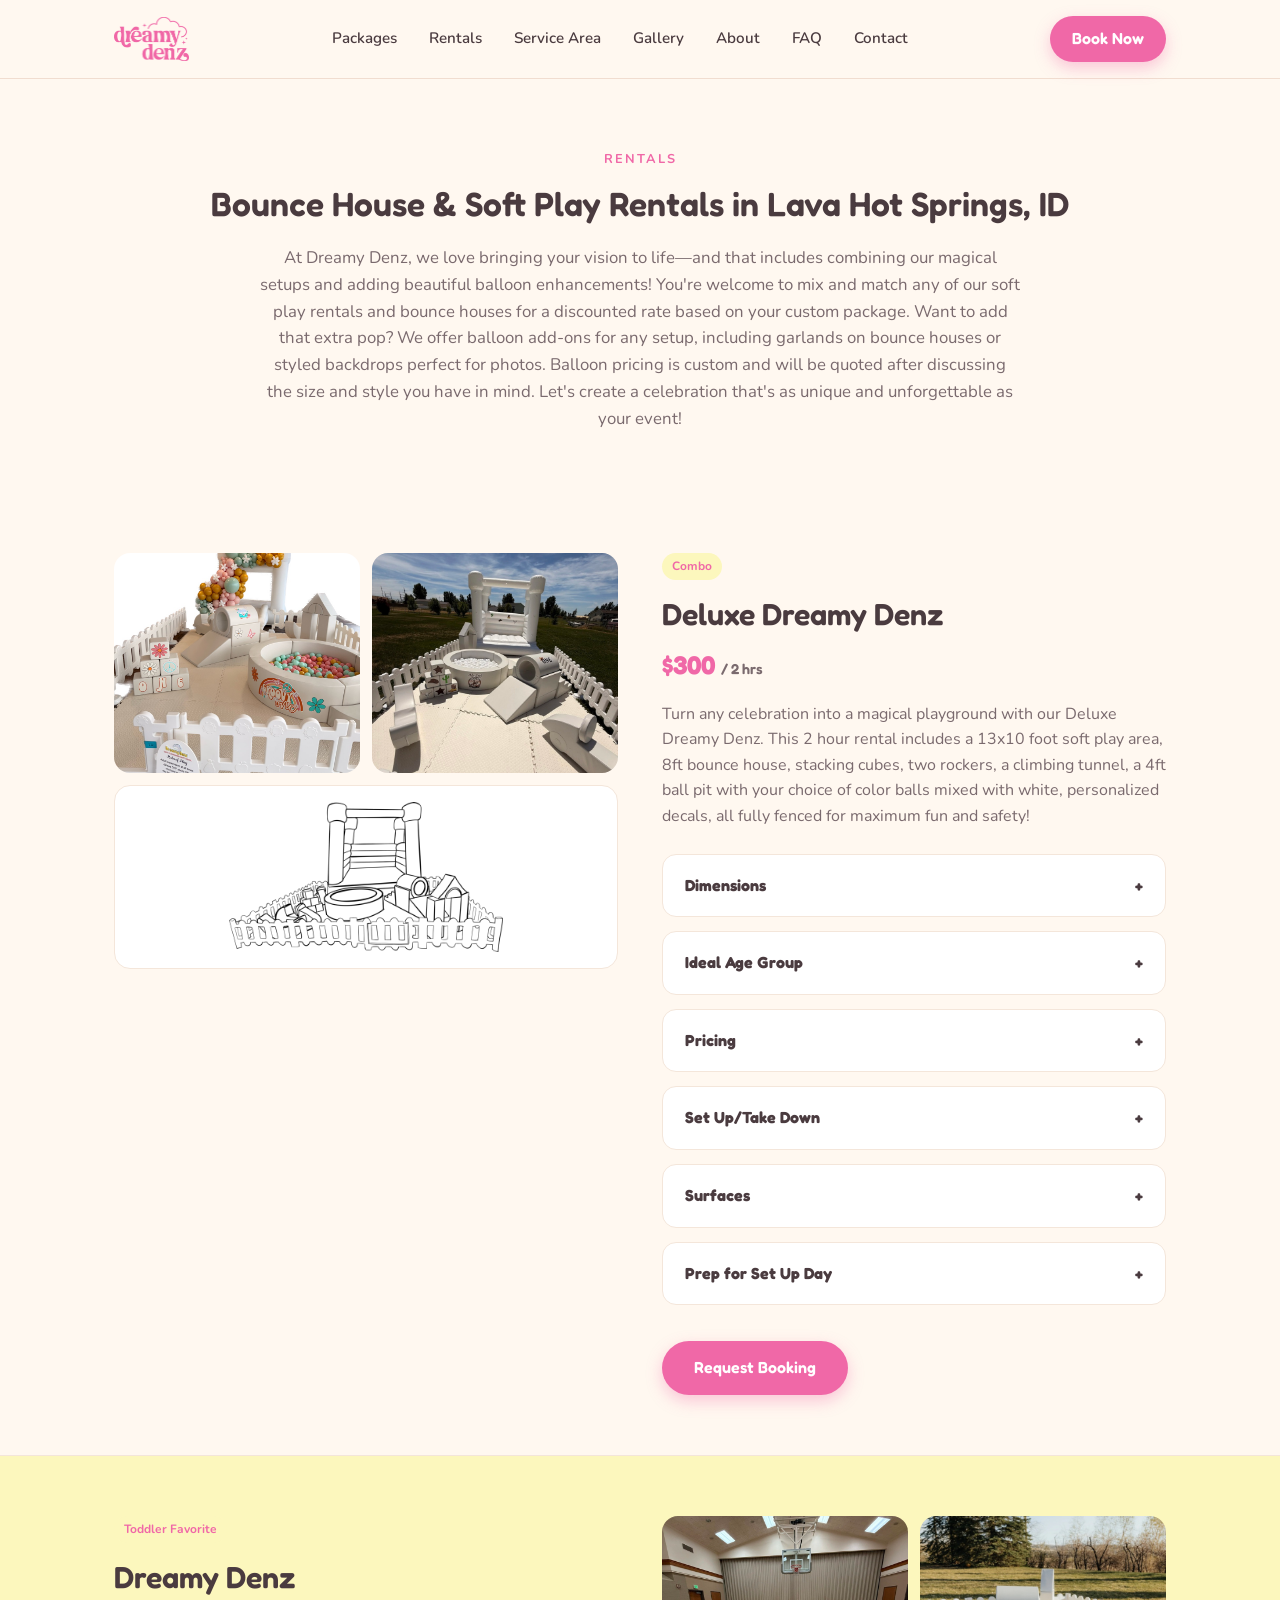
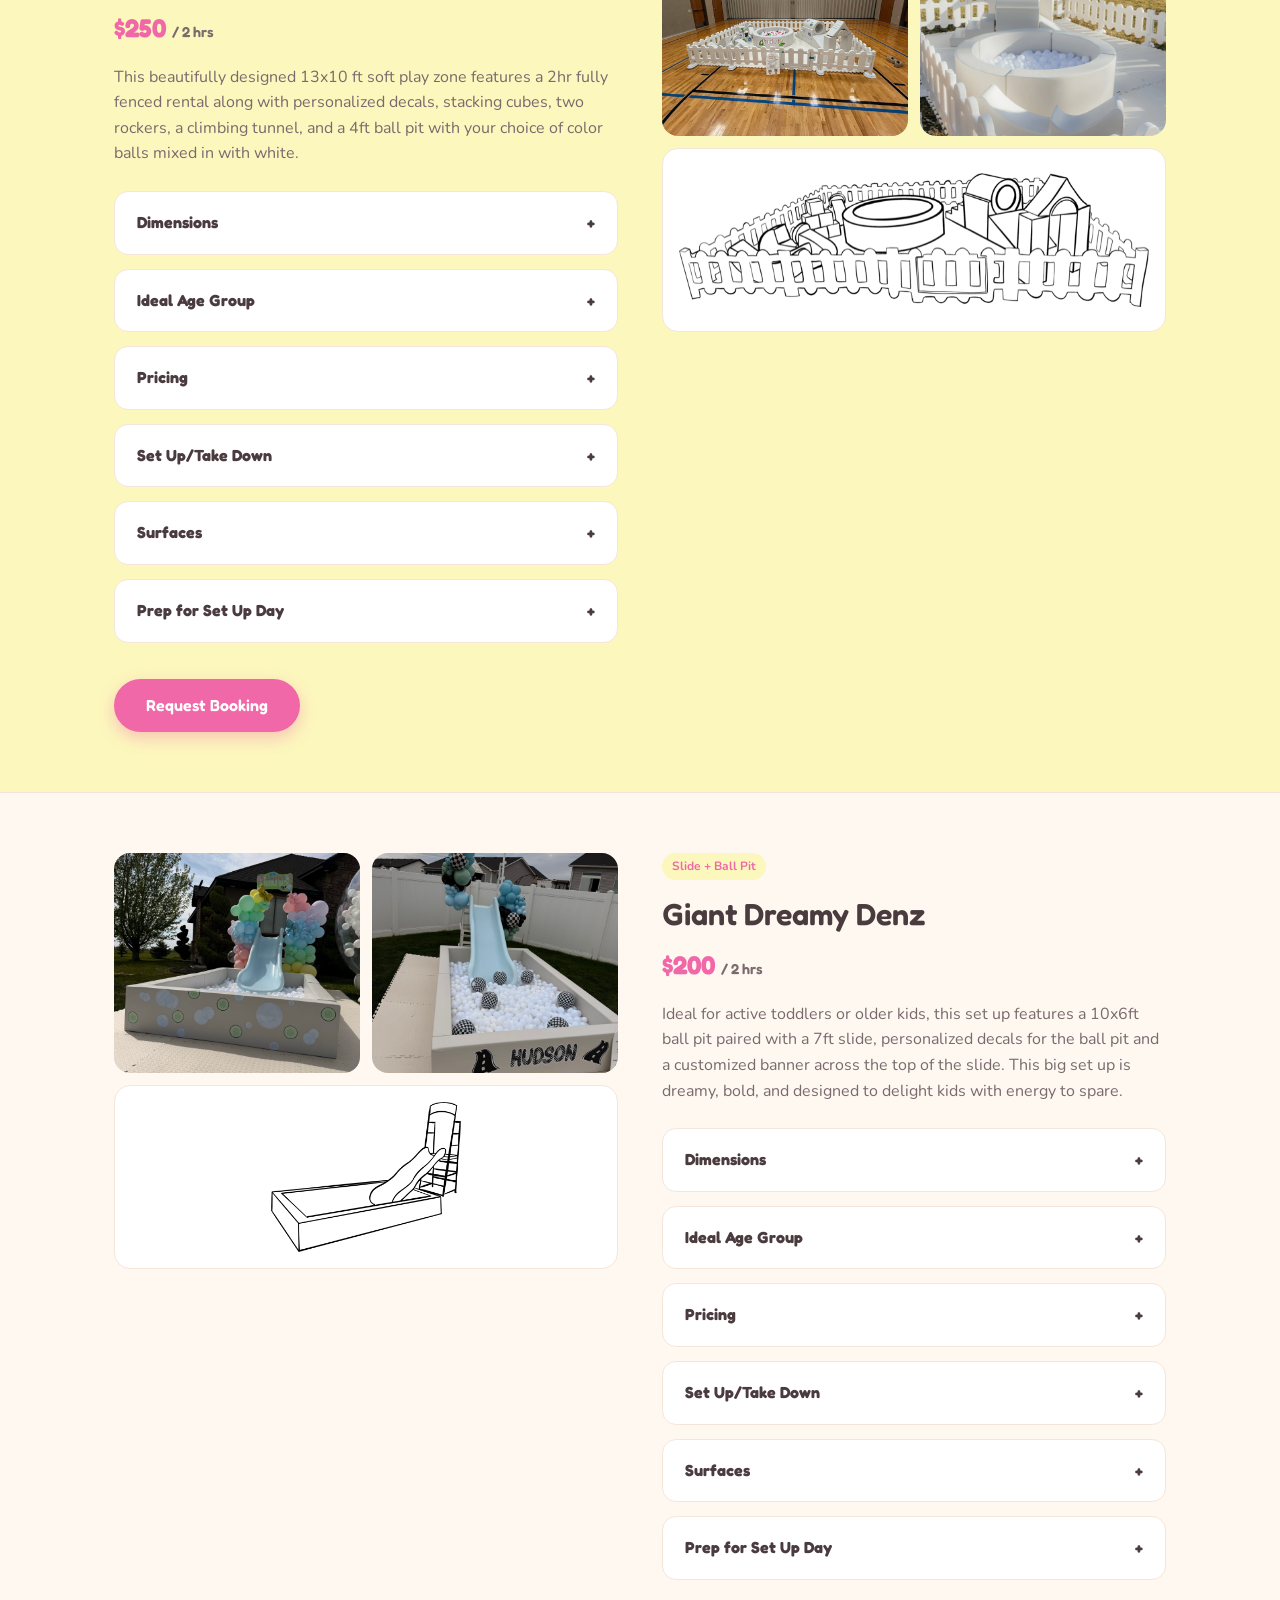
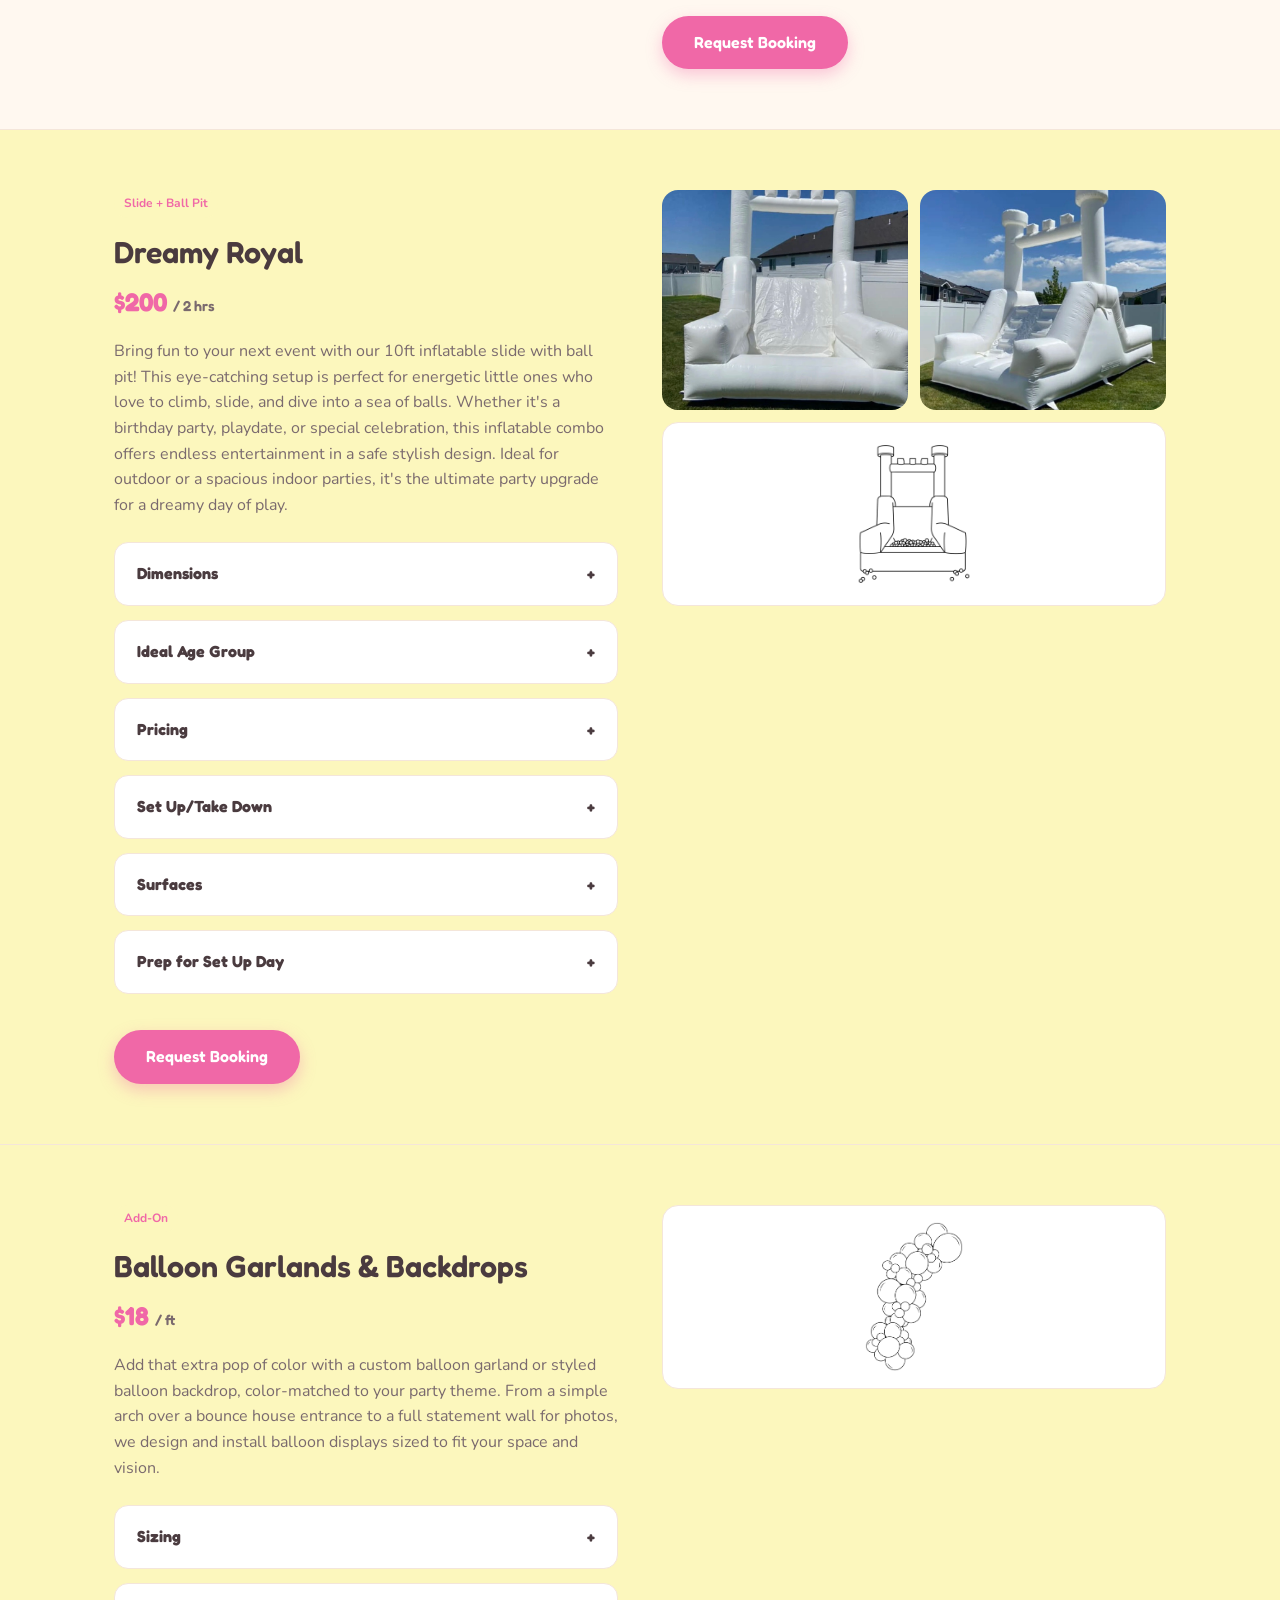
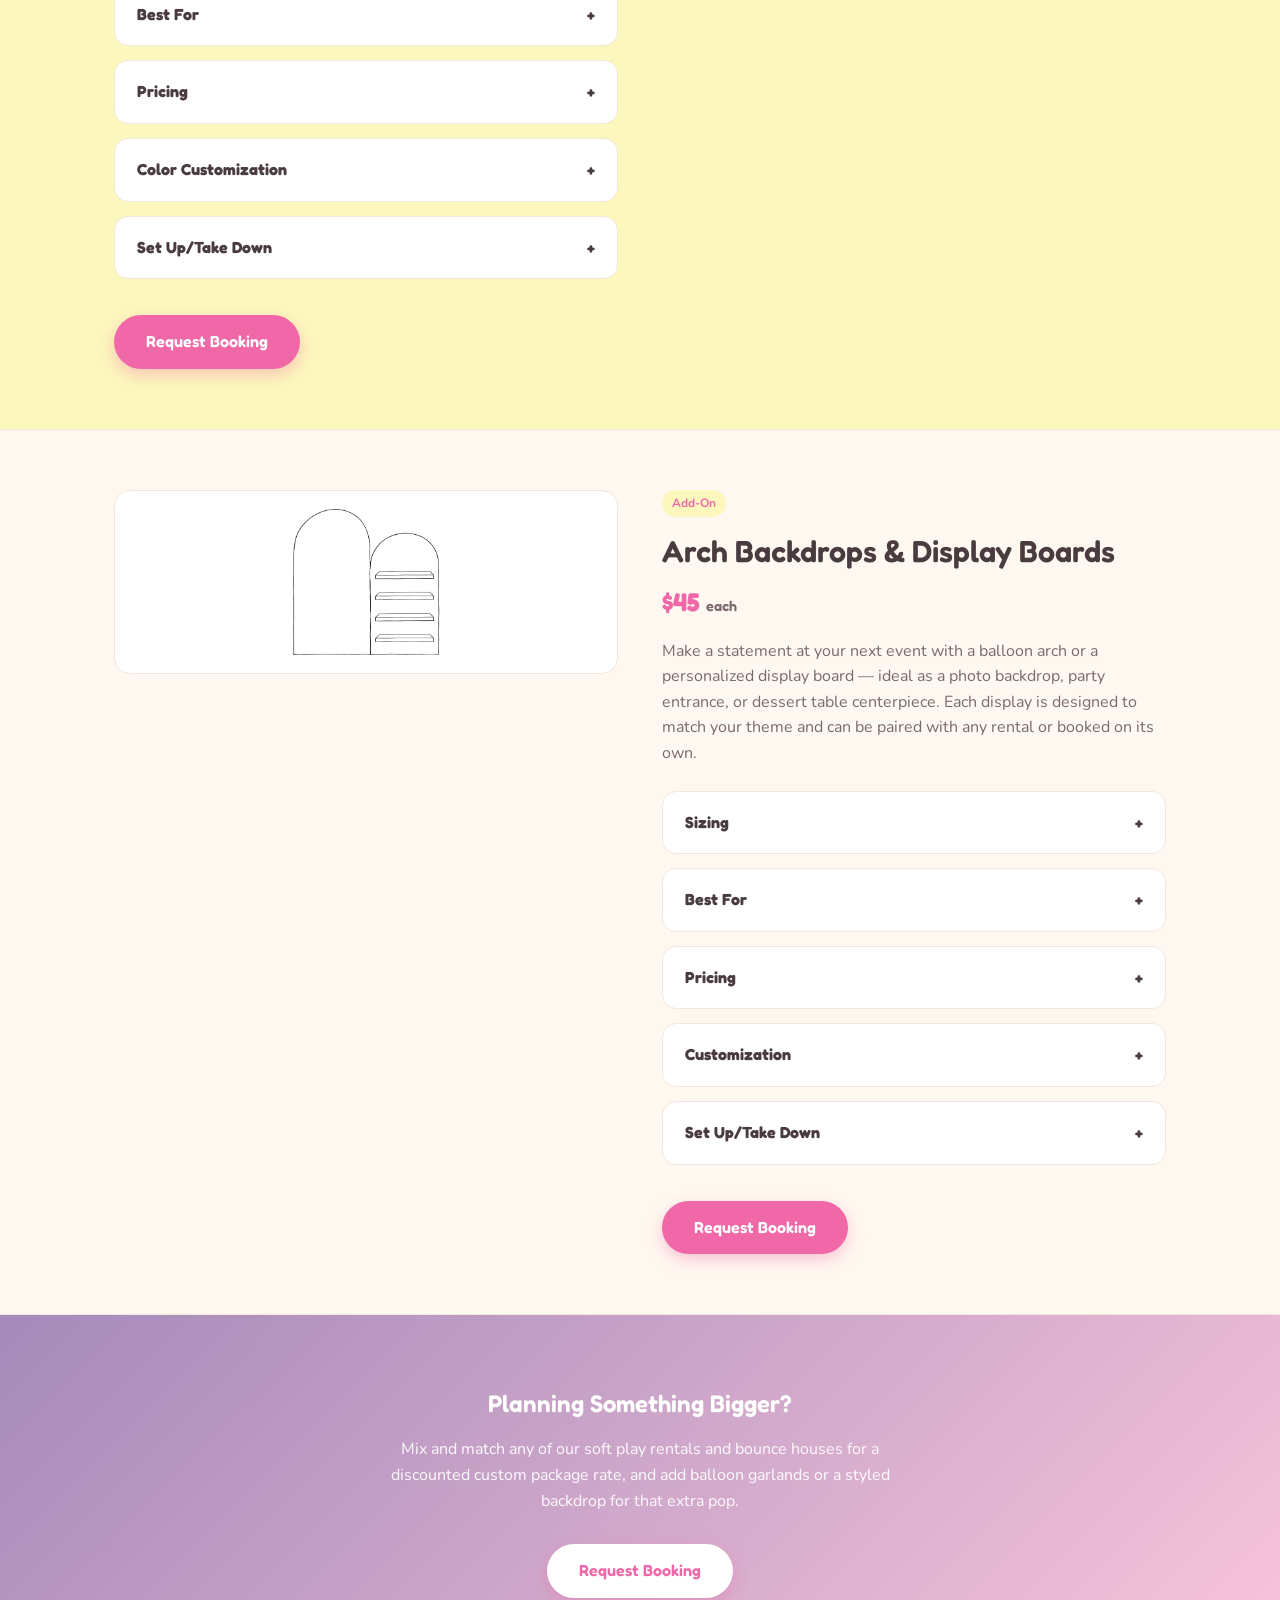
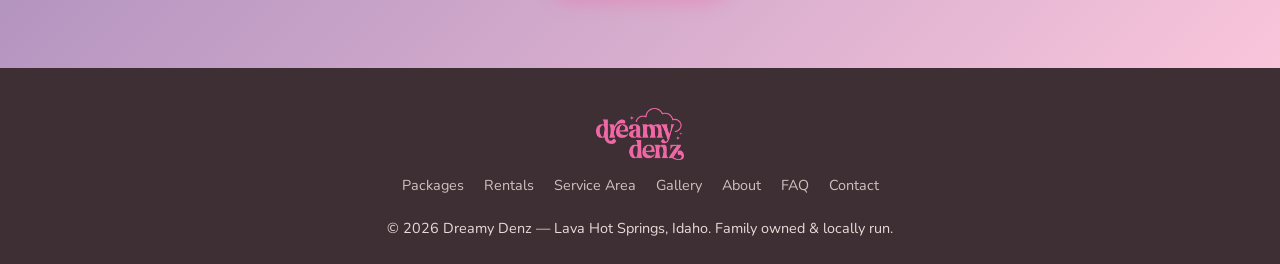
==== commit bf7c962e: "Show $45 each price on arch backdrop card instead of click-through Replaces "Click for pricing" with" ====
--- a/rentals.html
+++ b/rentals.html
@@ -281,7 +281,7 @@
     <div class="rental-info">
       <span class="tag">Add-On</span>
       <h2>Arch Backdrops &amp; Display Boards</h2>
-      <p class="price">Click for pricing</p>
+      <p class="price">$45 <span>each</span></p>
       <p class="desc">Make a statement at your next event with a balloon arch or a personalized display board — ideal as a photo backdrop, party entrance, or dessert table centerpiece. Each display is designed to match your theme and can be paired with any rental or booked on its own.</p>
 
       <div class="faq-item">
